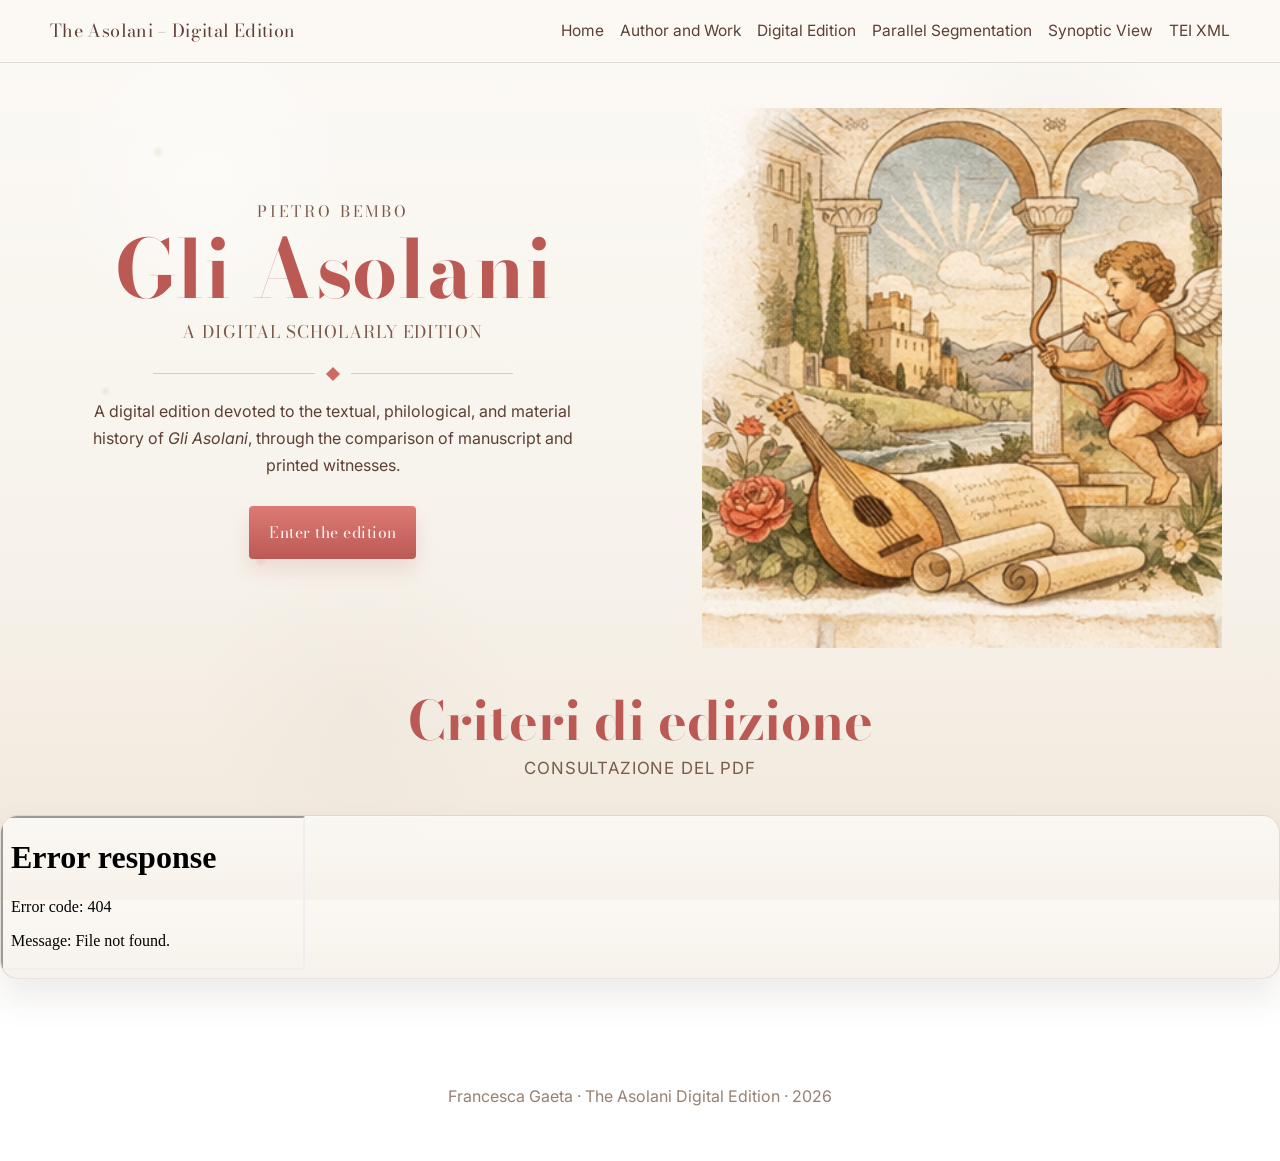
==== index.html @ 29a27321 "Update index.html" ====
<!doctype html>
<html lang="en">
<head>
  <meta charset="utf-8">
  <meta name="viewport" content="width=device-width, initial-scale=1">
  <title>The Asolani – Digital Scholarly Edition</title>

  <link rel="preconnect" href="https://fonts.googleapis.com">
  <link rel="preconnect" href="https://fonts.gstatic.com" crossorigin>
  <link href="https://fonts.googleapis.com/css2?family=Bodoni+Moda:opsz,wght@6..96,400;6..96,500;6..96,600;6..96,700&family=Inter:wght@400;500;600&display=swap" rel="stylesheet">

  <link rel="stylesheet" href="style.css">
</head>
<body>

<header>
  <div class="navbar">
    <a class="site-title" href="index.html">The Asolani – Digital Edition</a>

    <nav>
      <ul>
        <li><a href="index.html">Home</a></li>
        <li><a href="author-work.html">Author and Work</a></li>
        <li><a href="digital-edition.html">Digital Edition</a></li>
        <li><a href="parallel-segmentation.html">Parallel Segmentation</a></li>
        <li><a href="synoptic.html">Synoptic View</a></li>
        <li><a href="tei/asolani.xml">TEI XML</a></li>
      </ul>
    </nav>
  </div>
</header>

<main class="home-page">

  <section class="hero-home">
    <div class="ambient-layer" aria-hidden="true">
      <span class="mote mote-1"></span>
      <span class="mote mote-2"></span>
      <span class="mote mote-3"></span>
      <span class="mote mote-4"></span>
      <span class="mote mote-5"></span>
      <span class="mote mote-6"></span>
    </div>

    <div class="hero-home-grid">
      <div class="hero-home-copy reveal reveal-1">
        <p class="hero-home-kicker">Pietro Bembo</p>
        <h1>Gli Asolani</h1>
        <p class="hero-home-subtitle">A Digital Scholarly Edition</p>

        <div class="ornament" aria-hidden="true">
          <span></span>
          <span class="diamond"></span>
          <span></span>
        </div>

        <p class="hero-home-text">
          A digital edition devoted to the textual, philological, and material history of
          <em>Gli Asolani</em>, through the comparison of manuscript and printed witnesses.
        </p>

        <div class="hero-home-actions">
          <a class="enter-button" href="author-work.html">Enter the edition</a>
        </div>
      </div>

      <div class="hero-home-visual reveal reveal-2">
        <div class="hero-illustration">
          <img src="assets/images/hero_asolani_bucolic.png" alt="Renaissance-style illustration inspired by Gli Asolani">
        </div>
      </div>
    </div>
  </section>

  <section class="edition-criteria-section reveal reveal-2">
  <h2 class="section-title centered-title">Criteri di edizione</h2>
  <p class="section-subtitle">Consultazione del PDF</p>

  <div class="edition-criteria-viewer">
    <iframe
      src="foto/criteri.pdf"
      title="Criteri di edizione PDF"
      class="edition-criteria-frame">
    </iframe>
  </div>
</section>

</main>

<footer>
  <p>Francesca Gaeta · The Asolani Digital Edition · 2026</p>
</footer>

</body>
</html>
---- style.css ----
:root {
  --bg-1: #fcfaf6;
  --bg-2: #f7f3ec;
  --bg-3: #f1e8db;

  --ink: #5c4035;
  --ink-soft: #7a5a4b;
  --muted: #978072;

  --accent: #dd7a73;
  --accent-strong: #cf6a63;
  --accent-dark: #bb5955;
  --accent-brown: #8b6148;

  --paper-light: #f7efdf;
  --paper-mid: #ead8ba;
  --paper-dark: #d6bea0;

  --line: rgba(98, 73, 56, 0.18);
  --shadow-soft: 0 10px 24px rgba(72, 51, 36, 0.08);
  --shadow-antique: 0 8px 22px rgba(84, 52, 40, 0.14),
                    inset 0 1px 0 rgba(255,255,255,0.18),
                    inset 0 -1px 0 rgba(90,50,40,0.08);

  --maxw: 1220px;
}

* {
  box-sizing: border-box;
}

html {
  scroll-behavior: smooth;
}

body {
  margin: 0;
  font-family: "Inter", sans-serif;
  color: var(--ink);
  line-height: 1.7;
  overflow-x: hidden;
  background:
    radial-gradient(circle at 16% 20%, rgba(255,255,255,0.45), transparent 12%),
    radial-gradient(circle at 82% 16%, rgba(130, 98, 72, 0.04), transparent 10%),
    radial-gradient(circle at 28% 78%, rgba(120, 90, 66, 0.03), transparent 14%),
    linear-gradient(180deg, var(--bg-1) 0%, var(--bg-2) 58%, var(--bg-3) 100%);
  background-attachment: fixed;
}

h1, h2, h3, h4,
.site-title,
.hero-home-kicker,
.hero-home-subtitle,
.enter-button,
.home-card-kicker,
.section-title,
.panel-tag,
.generic-hero h1,
.macro-banner h2 {
  font-family: "Bodoni Moda", Georgia, serif;
}

img {
  max-width: 100%;
  display: block;
}

a {
  color: var(--accent-strong);
  transition: 0.25s ease;
}

a:hover {
  color: var(--accent-dark);
}

/* animations */
.reveal {
  opacity: 0;
  transform: translateY(30px);
  animation: revealUp 0.9s ease forwards;
}

.reveal-1 { animation-delay: 0.1s; }
.reveal-2 { animation-delay: 0.25s; }
.reveal-3 { animation-delay: 0.4s; }

@keyframes revealUp {
  to {
    opacity: 1;
    transform: translateY(0);
  }
}

@keyframes floatMote {
  0%   { transform: translateY(0) translateX(0); opacity: 0.08; }
  50%  { transform: translateY(-14px) translateX(8px); opacity: 0.18; }
  100% { transform: translateY(-28px) translateX(-4px); opacity: 0.06; }
}

@keyframes pulseButton {
  0%, 100% { transform: translateY(0); }
  50% { transform: translateY(-2px); }
}

/* header */
header {
  position: sticky;
  top: 0;
  z-index: 50;
  background: rgba(252, 249, 244, 0.88);
  backdrop-filter: blur(8px);
  border-bottom: 1px solid var(--line);
}

.navbar {
  max-width: var(--maxw);
  margin: 0 auto;
  padding: 1rem 1.25rem;
  display: flex;
  justify-content: space-between;
  align-items: center;
  gap: 1rem;
}

.site-title {
  text-decoration: none;
  color: var(--ink);
  font-size: 1.12rem;
  letter-spacing: 0.02em;
}

nav ul {
  list-style: none;
  display: flex;
  gap: 1rem;
  margin: 0;
  padding: 0;
  flex-wrap: wrap;
}

nav a {
  text-decoration: none;
  color: var(--ink);
  font-size: 0.97rem;
  padding: 0.2rem 0 0.25rem;
  border-bottom: 2px solid transparent;
}

nav a:hover,
nav a.active {
  color: var(--accent-dark);
  border-bottom-color: var(--accent-dark);
}

/* home page */
.home-page {
  max-width: none;
  padding: 0;
}

.hero-home {
  min-height: auto;
  display: flex;
  align-items: center;
  position: relative;
  overflow: hidden;
  padding: 2.8rem 1.5rem 1rem;
}

.ambient-layer {
  position: absolute;
  inset: 0;
  pointer-events: none;
}

.mote {
  position: absolute;
  border-radius: 50%;
  background: rgba(210, 185, 160, 0.22);
  filter: blur(1px);
  animation: floatMote linear infinite;
}

.mote-1 { top: 14%; left: 12%; width: 8px; height: 8px; animation-duration: 12s; }
.mote-2 { top: 26%; left: 80%; width: 11px; height: 11px; animation-duration: 16s; }
.mote-3 { top: 54%; left: 8%; width: 7px; height: 7px; animation-duration: 15s; }
.mote-4 { top: 70%; left: 82%; width: 10px; height: 10px; animation-duration: 18s; }
.mote-5 { top: 82%; left: 20%; width: 9px; height: 9px; animation-duration: 14s; }
.mote-6 { top: 40%; left: 88%; width: 6px; height: 6px; animation-duration: 17s; }

.hero-home-grid {
  max-width: var(--maxw);
  margin: 0 auto;
  width: 100%;
  display: grid;
  grid-template-columns: 1fr 0.95fr;
  gap: 2.4rem;
  align-items: center;
}

.hero-home-copy {
  max-width: 560px;
  text-align: center;
  margin: 0 auto;
}

.hero-home-kicker {
  margin: 0 0 0.4rem;
  color: var(--ink-soft);
  font-size: 0.98rem;
  letter-spacing: 0.18em;
  text-transform: uppercase;
}

.hero-home h1 {
  margin: 0;
  color: var(--accent-dark);
  font-size: clamp(3.8rem, 6.3vw, 5.7rem);
  line-height: 0.95;
  letter-spacing: 0.01em;
}

.hero-home-subtitle {
  margin: 0.7rem 0 0;
  color: var(--ink-soft);
  font-size: 1.08rem;
  letter-spacing: 0.06em;
  text-transform: uppercase;
}

.ornament {
  display: flex;
  align-items: center;
  justify-content: center;
  gap: 0.8rem;
  width: min(360px, 100%);
  margin: 1.3rem auto 1.2rem;
}

.ornament span {
  display: block;
  height: 1px;
  flex: 1;
  background: rgba(111,67,38,0.24);
}

.ornament .diamond {
  width: 10px;
  height: 10px;
  flex: none;
  background: var(--accent-strong);
  transform: rotate(45deg);
}

.hero-home-text {
  max-width: 520px;
  margin: 0 auto;
  font-size: 1rem;
  color: var(--ink);
  text-align: center;
}

.hero-home-actions {
  margin-top: 1.7rem;
  text-align: center;
}

.enter-button {
  display: inline-block;
  text-decoration: none;
  padding: 0.8rem 1.25rem;
  border-radius: 4px;
  font-size: 0.98rem;
  letter-spacing: 0.03em;
  color: #fffaf8;
  background: linear-gradient(180deg, var(--accent) 0%, var(--accent-dark) 100%);
  box-shadow: 0 10px 20px rgba(187, 89, 85, 0.16);
  animation: pulseButton 2.8s ease-in-out infinite;
}

.enter-button:hover {
  transform: translateY(-2px);
}

.hero-home-visual {
  display: flex;
  justify-content: center;
  align-items: center;
}

.hero-illustration {
  width: 100%;
  max-width: 520px;
  display: flex;
  justify-content: center;
  align-items: center;
}

.hero-illustration img {
  width: 100%;
  max-width: 520px;
  height: auto;
  display: block;
  object-fit: contain;
  filter: saturate(0.96) contrast(1.02);
}

/* home cards */
.home-cards {
  max-width: var(--maxw);
  margin: 0 auto;
  padding: 1rem 1.5rem 3.2rem;
  display: grid;
  grid-template-columns: repeat(3, minmax(260px, 1fr));
  gap: 1.2rem;
  align-items: stretch;
}

.home-card {
  position: relative;
  padding: 2.35rem 2.1rem 2.15rem;
  min-height: 250px;
  z-index: 1;
  display: flex;
  flex-direction: column;
  justify-content: flex-start;
}

.home-card::before {
  content: "";
  position: absolute;
  inset: 0;
  background: url("assets/images/pergamena_box_card.png") no-repeat center / 100% 100%;
  z-index: -1;
}

.home-card-kicker {
  margin: 0 0 0.3rem;
  color: var(--ink-soft);
  font-size: 0.95rem;
}

.home-card h3 {
  margin: 0 0 0.85rem;
  color: var(--accent-dark);
  font-size: 1.26rem;
  line-height: 1.14;
  font-style: italic;
}

.home-card p {
  margin: 0;
  color: var(--ink);
  font-size: 0.94rem;
  line-height: 1.52;
}

/* generic pages */
.generic-page {
  max-width: var(--maxw);
  margin: 0 auto;
  padding: 2rem 1.5rem 4rem;
}

.generic-hero {
  text-align: center;
  padding: 2rem 0 2.5rem;
}

.generic-hero h1 {
  margin: 0 0 1rem;
  color: var(--accent-dark);
  font-size: clamp(3rem, 7vw, 4.8rem);
}

.generic-hero p {
  max-width: 820px;
  margin: 0 auto;
}

.section {
  margin-top: 2.5rem;
}

.section h2 {
  color: var(--accent-dark);
  font-size: 2rem;
  margin-bottom: 1rem;
}

.panel {
  background: rgba(255,255,255,0.52);
  border: 1px solid var(--line);
  box-shadow: var(--shadow-soft);
  padding: 1.5rem;
}

.button,
.button-secondary {
  display: inline-block;
  text-decoration: none;
  margin-top: 1rem;
  padding: 0.7rem 1rem;
  border-radius: 4px;
}

.button {
  background: linear-gradient(180deg, var(--accent) 0%, var(--accent-dark) 100%);
  color: #fffaf8;
}

.button-secondary {
  border: 1px solid var(--accent-dark);
  color: var(--accent-dark);
}

/* author and work page */
.texts-ppt-page {
  max-width: none;
  padding: 0 1.5rem 4rem;
}

.texts-title-slide {
  padding: 3rem 0 2rem;
  text-align: center;
}

.texts-title-inner {
  max-width: 900px;
  margin: 0 auto;
}

.texts-title-line {
  width: min(460px, 82%);
  margin: 0 auto 1rem;
  display: flex;
  align-items: center;
  gap: 1rem;
}

.texts-title-line span {
  flex: 1;
  height: 1px;
  background: rgba(111,67,38,0.22);
}

.texts-title-line .dot {
  flex: none;
  width: 8px;
  height: 8px;
  background: var(--accent-strong);
  border-radius: 50%;
}

.texts-title-slide h1 {
  margin: 0;
  color: var(--accent-dark);
  font-size: clamp(3.8rem, 8vw, 5.6rem);
  line-height: 0.95;
}

.section-title {
  margin: 0 0 1rem;
  color: var(--accent-dark);
  font-size: clamp(2.2rem, 4.2vw, 3.5rem);
  line-height: 0.96;
}

.centered-title {
  text-align: center;
}

.section-subtitle {
  text-align: center;
  margin: -0.6rem 0 2rem;
  color: var(--ink-soft);
  font-size: 1.05rem;
  letter-spacing: 0.05em;
  text-transform: uppercase;
}

/* banners using banner.png */
.macro-banner {
  max-width: 1100px;
  margin: 2.2rem auto 2.4rem;
  padding: 0 1rem;
}

.macro-banner-inner {
  min-height: 180px; /* aumenta altezza */
  display: flex;
  flex-direction: column;
  justify-content: center;
  align-items: center;

  background: url("assets/images/banner.png") center center / cover no-repeat;

  text-align: center;
  padding: 2rem 2rem; /* più aria interna */
}

.macro-banner-mini {
  display: block;
  margin-bottom: 0.15rem;
  font-size: 0.82rem;
  letter-spacing: 0.18em;
  text-transform: uppercase;
  color: var(--ink-soft);
}

.macro-banner h2 {
  margin: 0;
  font-size: clamp(2rem, 4vw, 3rem);
  color: var(--accent-dark);
}

/* clean content panels */
.aw-panel {
  background: rgba(255, 252, 247, 0.88);
  border: 1px solid rgba(130, 98, 72, 0.14);
  box-shadow: 0 10px 28px rgba(72, 51, 36, 0.06);
  border-radius: 14px;
  padding: 2rem 2rem 1.8rem;
}

.aw-panel p,
.aw-panel li {
  font-size: 0.98rem;
  line-height: 1.62;
  margin: 0;
}

.aw-panel p + p {
  margin-top: 1rem;
}

.aw-panel ul {
  margin: 0;
  padding-left: 1.2rem;
}

.aw-panel li + li {
  margin-top: 0.5rem;
}

.panel-tag {
  display: inline-block;
  margin-bottom: 0.9rem;
  padding: 0.36rem 0.85rem;
  background: rgba(207,106,99,0.10);
  border: 1px solid rgba(207,106,99,0.22);
  color: var(--accent-dark);
  font-size: 0.82rem;
  letter-spacing: 0.05em;
  text-transform: uppercase;
  border-radius: 999px;
}

/* author */
.author-layout {
  display: grid;
  grid-template-columns: 320px 1fr;
  gap: 2rem;
  align-items: start;
  max-width: 1280px;
  margin: 0.5rem auto 0;
  padding: 2rem 0 4rem;
}

.author-figure img {
  width: 100%;
  border: 10px solid #e6d6bf;
  box-shadow: 0 12px 30px rgba(70,45,20,0.12);
  border-radius: 6px;
}

.author-figure figcaption {
  margin-top: 0.9rem;
  font-size: 0.95rem;
  text-align: center;
  color: var(--ink-soft);
}

/* timeline */
.timeline-block {
  display: grid;
  grid-template-columns: 1fr;
  gap: 0;
  max-width: 1240px;
  margin: 0 auto;
  padding: 0.2rem 0 3.2rem;
}

.timeline-main {
  min-width: 0;
}

.timeline-readable {
  margin-top: 1.4rem;
  position: relative;
}

.timeline-axis {
  position: absolute;
  left: 10%;
  right: 10%;
  top: 50%;
  height: 2px;
  background: linear-gradient(90deg, rgba(187,89,85,0.42), rgba(139,97,72,0.42));
  transform: translateY(-50%);
}

.timeline-row {
  position: relative;
  height: 250px;
}

.timeline-row.top-row {
  margin-bottom: 8px;
}

.timeline-row.bottom-row {
  margin-top: 8px;
}

.timeline-card {
  position: absolute;
  width: 170px;
  text-align: center;
}

.timeline-bubble {
  width: 170px;
  min-height: 170px;
  margin: 0 auto;
  padding: 0;
  border-radius: 50%;
  background: linear-gradient(180deg, #f7efdf 0%, #ead8ba 100%);
  border: 2px solid rgba(139, 97, 72, 0.26);
  box-shadow: 0 8px 14px rgba(70,45,20,0.07);
  color: var(--accent-brown);
  display: flex;
  align-items: center;
  justify-content: center;
  text-align: center;
}

.timeline-bubble-text {
  width: 74%;
  margin: 0 auto;
  font-size: 0.72rem;
  line-height: 1.2;
  text-align: center;
  word-break: normal;
  overflow-wrap: normal;
  hyphens: none;
}

.timeline-bubble-text em {
  white-space: nowrap;
}

.timeline-stem {
  width: 3px;
  height: 32px;
  background: rgba(139, 97, 72, 0.5);
  margin: 0 auto;
  position: relative;
}

.timeline-stem::before,
.timeline-stem::after {
  content: "";
  position: absolute;
  left: 50%;
  transform: translateX(-50%);
  width: 8px;
  height: 8px;
  border-radius: 50%;
  background: var(--accent-dark);
}

.timeline-stem::before { top: -4px; }
.timeline-stem::after { bottom: -4px; }

.timeline-year-tag {
  display: inline-block;
  background: linear-gradient(180deg, var(--accent) 0%, var(--accent-dark) 100%);
  color: #fff9f5;
  padding: 0.28rem 0.65rem;
  font-family: "Bodoni Moda", Georgia, serif;
  font-size: 0.82rem;
  letter-spacing: 0.02em;
  border-radius: 999px;
}

.pos-1 { left: 2%; }
.pos-2 { left: 18%; }
.pos-3 { left: 34%; }
.pos-4 { left: 50%; }
.pos-5 { left: 66%; }
.pos-6 { left: 82%; }

/* parallel segmentation / evt */
.parallel-page {
  max-width: none;
  padding: 0 1.5rem 4rem;
}

.evt-intro {
  max-width: 1100px;
  margin: 0 auto 2rem;
}

.evt-shell {
  max-width: 1320px;
  margin: 0 auto;
  border-radius: 18px;
  overflow: hidden;
  background:
    linear-gradient(180deg, rgba(255,255,255,0.62), rgba(245,239,230,0.82));
  border: 1px solid rgba(120, 88, 66, 0.16);
  box-shadow:
    0 18px 36px rgba(78, 54, 40, 0.10),
    inset 0 1px 0 rgba(255,255,255,0.35);
}

.evt-shell-topbar {
  display: flex;
  justify-content: space-between;
  align-items: center;
  gap: 1rem;
  padding: 0.95rem 1.2rem;
  background: linear-gradient(180deg, rgba(221,122,115,0.92), rgba(187,89,85,0.95));
  color: #fff8f5;
}

.evt-shell-label {
  font-family: "Bodoni Moda", Georgia, serif;
  font-size: 1rem;
  letter-spacing: 0.05em;
}

.evt-open-link {
  color: #fffaf7;
  text-decoration: none;
  font-size: 0.92rem;
  border-bottom: 1px solid rgba(255,255,255,0.45);
}

.evt-open-link:hover {
  color: #fff;
  border-bottom-color: rgba(255,255,255,0.8);
}

.evt-frame-wrap {
  padding: 0.9rem;
  background:
    linear-gradient(180deg, rgba(252,250,246,0.82), rgba(243,236,226,0.92));
}

.evt-frame {
  width: 100%;
  min-height: 82vh;
  border: 0;
  border-radius: 12px;
  background: #fff;
  box-shadow: inset 0 0 0 1px rgba(98, 73, 56, 0.08);
}

/* work */
.work-layout {
  display: grid;
  grid-template-columns: 1fr 360px 1fr;
  gap: 2rem;
  align-items: center;
  max-width: 1360px;
  margin: 0.5rem auto 0;
  padding: 4rem 0;
}

.work-center {
  text-align: center;
}

.work-title {
  margin-bottom: 1.4rem;
}

.oval-image {
  padding: 0.9rem;
  background: rgba(255,255,255,0.42);
  border-radius: 50%;
  box-shadow: 0 10px 24px rgba(70,45,20,0.10);
}

.oval-image img {
  width: 100%;
  aspect-ratio: 1 / 1;
  object-fit: cover;
  border-radius: 50%;
}

/* dilemmi */
.dilemmi-intro {
  max-width: 1100px;
  margin: 0 auto 2rem;
}

.dilemmi-criteria-image {
  max-width: 1100px;
  margin: 0 auto 2.5rem;
}

.dilemmi-criteria-figure {
  margin: 0;
}

.dilemmi-criteria-figure img {
  width: 100%;
  display: block;
  border-radius: 10px;
  box-shadow: 0 12px 28px rgba(60, 40, 20, 0.12);
  border: 8px solid rgba(255, 255, 255, 0.55);
}

.dilemmi-choices {
  max-width: 1280px;
  margin: 0 auto 3rem;
}

.dilemmi-choices-grid {
  display: grid;
  grid-template-columns: 260px 1fr;
  gap: 2rem;
  align-items: start;
}

.dilemmi-choices-figure {
  margin: 0;
}

.dilemmi-choices-figure--cover {
  align-self: start;
}

.dilemmi-choices-figure--criteria {
  grid-column: 2;
}

.dilemmi-choices-figure--cover img {
  width: 100%;
  max-width: 220px;
  margin: 0 auto;
  display: block;
  background: transparent;
  border: none;
  border-radius: 0;
  box-shadow: none;
  object-fit: contain;
}

.dilemmi-choices-figure--criteria img {
  width: 100%;
  display: block;
  border-radius: 10px;
  box-shadow: 0 12px 28px rgba(60, 40, 20, 0.12);
  border: 8px solid rgba(255, 255, 255, 0.55);
}

.dilemmi-choices-text {
  grid-column: 2;
}

/* witness gallery */
.witness-gallery {
  max-width: 1200px;
  margin: 0 auto;
  padding-bottom: 2rem;
}

.witness-gallery-grid {
  display: grid;
  grid-template-columns: repeat(3, 1fr);
  gap: 1.5rem;
  margin-top: 1.5rem;
}

.witness-card {
  margin: 0;
  text-align: center;
}

.witness-card {
  margin: 0;
  text-align: center;
  display: flex;
  flex-direction: column;
  align-items: center;
}

.witness-card img {
  width: 220px;
  height: 320px;
  object-fit: contain;
  display: block;
  margin: 0 auto;
  background: transparent;
  border: none;
  box-shadow: none;
}


.witness-card figcaption {
  margin-top: 0.8rem;
  color: var(--accent-brown);
  font-size: 0.96rem;
}
/* editions analysed by Dilemmi */

.books-section {
  max-width: 1200px;
  margin: 0 auto;
  padding: 2rem 0 4rem;
}

.book-showcase--three {
  display: grid;
  grid-template-columns: repeat(3, minmax(220px, 1fr));
  gap: 2rem;
  align-items: start;
  justify-items: center;
}

.book-card {
  text-align: center;
  width: 100%;
  max-width: 260px;
}

.book-image {
  width: 100%;
  height: 460px;   /* 👈 aumenta qui */
  object-fit: contain;
  display: block;
  margin: 0 auto 1rem;
  background: transparent;
  border: none;
  box-shadow: none;
}

.book-caption {
  max-width: 240px;
  margin: 0 auto;
}

.book-caption h3 {
  margin: 0 0 0.35rem;
  color: var(--accent-dark);
  font-size: 1.15rem;
}

.book-caption p {
  margin: 0;
  font-size: 0.94rem;
  line-height: 1.5;
  color: var(--ink);
}

/* criteri di edizione - two page pdf viewer */
.edition-criteria-section {
  max-width: 1280px;
  margin: 0 auto;
  padding: 2rem 0 4rem;
}

.edition-criteria-viewer {
  border-radius: 18px;
  overflow: hidden;
  background:
    linear-gradient(180deg, rgba(255,255,255,0.62), rgba(245,239,230,0.82));
  border: 1px solid rgba(120, 88, 66, 0.16);
  box-shadow:
    0 18px 36px rgba(78, 54, 40, 0.10),
    inset 0 1px 0 rgba(255,255,255,0.35);
}

.edition-criteria-topbar {
  display: flex;
  justify-content: space-between;
  align-items: center;
  gap: 1rem;
  padding: 0.95rem 1.2rem;
  background: linear-gradient(180deg, rgba(221,122,115,0.92), rgba(187,89,85,0.95));
  color: #fff8f5;
  flex-wrap: wrap;
}

.edition-criteria-label {
  font-family: "Bodoni Moda", Georgia, serif;
  font-size: 1rem;
  letter-spacing: 0.04em;
}

.edition-criteria-controls {
  display: flex;
  align-items: center;
  gap: 0.8rem;
}

.edition-criteria-controls button {
  border: none;
  background: rgba(255,255,255,0.16);
  color: #fffaf7;
  padding: 0.55rem 0.9rem;
  border-radius: 999px;
  cursor: pointer;
  font: inherit;
  transition: 0.25s ease;
}

.edition-criteria-controls button:hover {
  background: rgba(255,255,255,0.26);
}

.edition-criteria-controls button:disabled {
  opacity: 0.45;
  cursor: not-allowed;
}

#pageIndicator {
  font-size: 0.95rem;
  color: #fffaf7;
}

.edition-criteria-frame-wrap {
  padding: 1.25rem;
  background:
    linear-gradient(180deg, rgba(252,250,246,0.82), rgba(243,236,226,0.92));
}

.pdf-spread {
  display: grid;
  grid-template-columns: 1fr 1fr;
  gap: 1.2rem;
  align-items: start;
}

.pdf-page {
  width: 100%;
  height: auto;
  display: block;
  background: #fffdf9;
  border-radius: 10px;
  box-shadow:
    0 8px 24px rgba(72, 51, 36, 0.10),
    inset 0 0 0 1px rgba(98, 73, 56, 0.08);
}

@media (max-width: 900px) {
  .pdf-spread {
    grid-template-columns: 1fr;
  }

  #pageRight {
    display: none;
  }

  .edition-criteria-topbar {
    flex-direction: column;
    align-items: flex-start;
  }
}

/* footer */
footer {
  max-width: var(--maxw);
  margin: 0 auto;
  padding: 1.5rem 1.25rem 2.2rem;
  text-align: center;
  color: var(--muted);
}

/* responsive */
@media (max-width: 1280px) {
  .timeline-readable {
    min-height: auto;
  }

  .timeline-axis {
    display: none;
  }

  .timeline-row {
    height: auto;
    display: grid;
    grid-template-columns: repeat(2, 1fr);
    gap: 1.2rem;
    margin: 0;
  }

  .timeline-card {
    position: static;
    width: 100%;
  }

  .timeline-bubble {
    width: 100%;
    max-width: 320px;
    min-height: 220px;
  }

  .timeline-bubble-text {
    width: 76%;
    font-size: 0.92rem;
  }

  .timeline-stem {
    display: none;
  }

  .timeline-row.bottom-row,
  .timeline-row.top-row {
    margin: 0;
  }

  .timeline-row.bottom-row {
    margin-top: 1.2rem;
  }
}

@media (max-width: 1200px) {
  .work-layout {
    grid-template-columns: 1fr;
  }
}

@media (max-width: 1100px) {
  .home-cards {
    grid-template-columns: 1fr;
  }

  .author-layout,
  .dilemmi-choices-grid,
  .witness-gallery-grid {
    grid-template-columns: 1fr;
  }
}

@media (max-width: 900px) {
  .book-showcase--three {
    grid-template-columns: 1fr;
  }

  .book-image {
    height: 300px;
    max-width: 220px;
  }
}

@media (max-width: 980px) {
  .hero-home-grid {
    grid-template-columns: 1fr;
    gap: 2rem;
    text-align: center;
  }

  .hero-home-copy {
    text-align: center;
    max-width: 720px;
    margin: 0 auto;
  }

  .ornament {
    justify-content: center;
    margin-left: auto;
    margin-right: auto;
  }

  .hero-home-text {
    margin-left: auto;
    margin-right: auto;
  }

  .hero-home-visual {
    margin-top: 0.5rem;
  }

  .hero-illustration {
    max-width: 460px;
  }
}

@media (max-width: 760px) {
  .texts-ppt-page,
  .work-layout,
  .author-layout,
  .timeline-block,
  .generic-page,
  .dilemmi-intro,
  .dilemmi-choices,
  .witness-gallery,
  .parallel-page {
    padding-left: 1rem;
    padding-right: 1rem;
  }

  .timeline-row {
    grid-template-columns: 1fr;
  }

  .timeline-bubble {
    max-width: 100%;
    min-height: 220px;
  }

  .author-layout,
  .dilemmi-choices-grid,
  .witness-gallery-grid {
    gap: 1.5rem;
  }

  .evt-shell-topbar {
    flex-direction: column;
    align-items: flex-start;
  }

  .evt-frame {
    min-height: 72vh;
  }
}

@media (max-width: 700px) {
  .hero-home {
    padding: 2rem 1rem 1rem;
  }

  .hero-home h1 {
    font-size: clamp(3.3rem, 15vw, 5.2rem);
  }

  .hero-home-subtitle {
    font-size: 1rem;
    letter-spacing: 0.05em;
  }

  .home-cards {
    padding-left: 1rem;
    padding-right: 1rem;
  }

  .home-card {
    padding: 2.3rem 1.9rem;
    min-height: 280px;
  }

  .home-card h3 {
    font-size: 1.28rem;
  }

  .navbar {
    flex-direction: column;
    align-items: flex-start;
  }
}
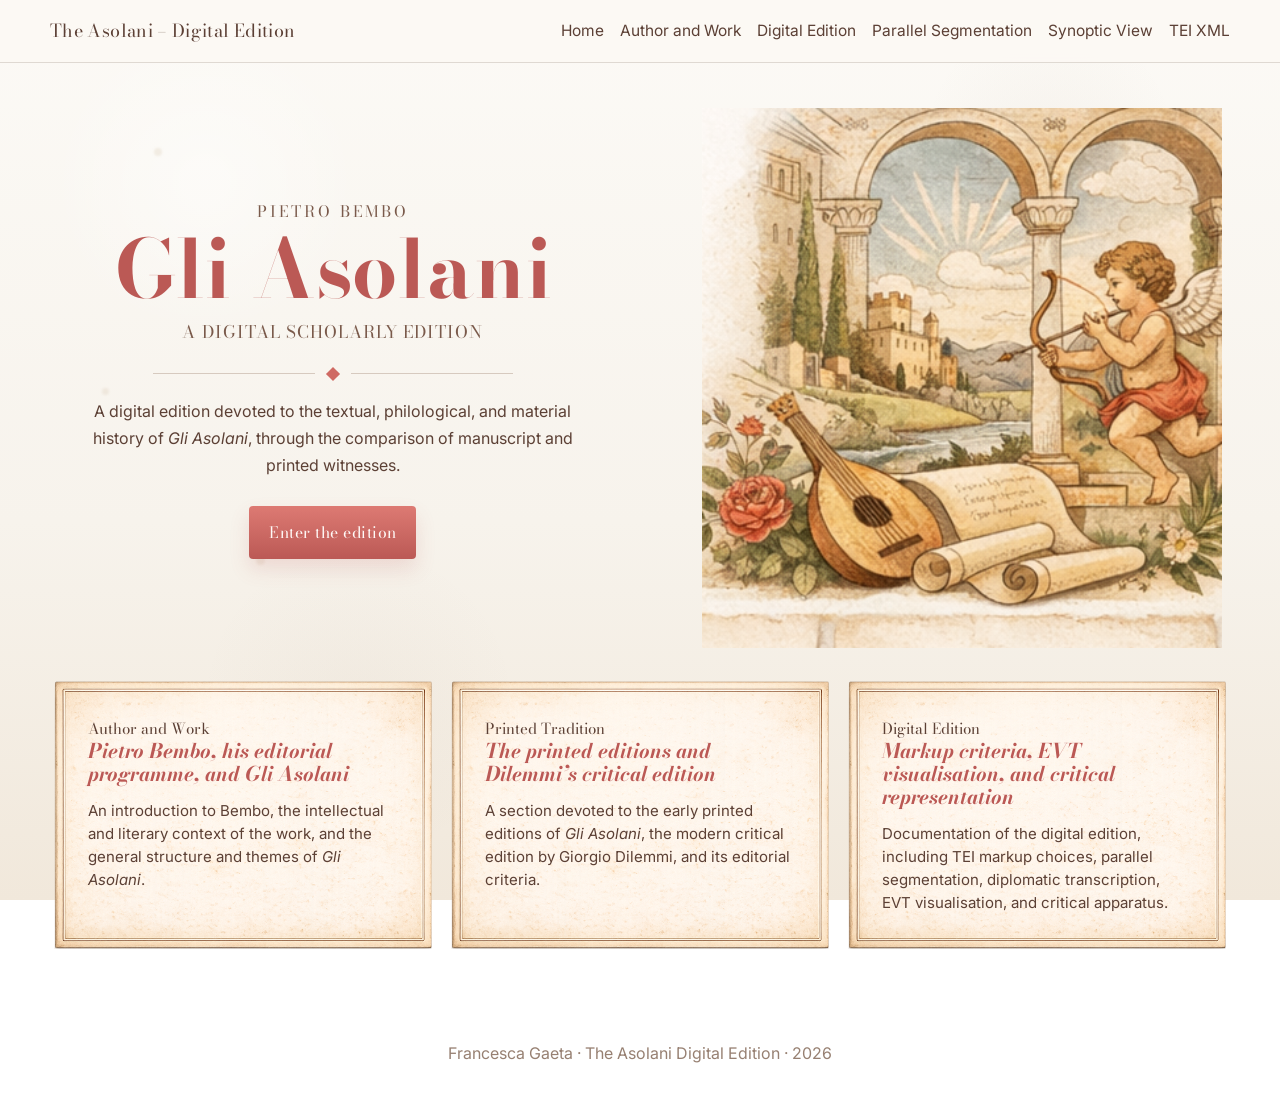
==== commit c67bd3f8: "Update index.html" ====
--- a/index.html
+++ b/index.html
@@ -72,18 +72,34 @@
     </div>
   </section>
 
-  <section class="edition-criteria-section reveal reveal-2">
-  <h2 class="section-title centered-title">Criteri di edizione</h2>
-  <p class="section-subtitle">Consultazione del PDF</p>
+    <section class="home-cards">
+    <article class="home-card reveal reveal-1">
+      <p class="home-card-kicker">Author and Work</p>
+      <h3>Pietro Bembo, his editorial programme, and <em>Gli Asolani</em></h3>
+      <p>
+        An introduction to Bembo, the intellectual and literary context of the work,
+        and the general structure and themes of <em>Gli Asolani</em>.
+      </p>
+    </article>
 
-  <div class="edition-criteria-viewer">
-    <iframe
-      src="foto/criteri.pdf"
-      title="Criteri di edizione PDF"
-      class="edition-criteria-frame">
-    </iframe>
-  </div>
-</section>
+    <article class="home-card reveal reveal-2">
+      <p class="home-card-kicker">Printed Tradition</p>
+      <h3>The printed editions and Dilemmi’s critical edition</h3>
+      <p>
+        A section devoted to the early printed editions of <em>Gli Asolani</em>,
+        the modern critical edition by Giorgio Dilemmi, and its editorial criteria.
+      </p>
+    </article>
+
+    <article class="home-card reveal reveal-3">
+      <p class="home-card-kicker">Digital Edition</p>
+      <h3>Markup criteria, EVT visualisation, and critical representation</h3>
+      <p>
+        Documentation of the digital edition, including TEI markup choices,
+        parallel segmentation, diplomatic transcription, EVT visualisation, and critical apparatus.
+      </p>
+    </article>
+  </section>
 
 </main>
 
--- a/style.css
+++ b/style.css
@@ -978,99 +978,17 @@
 .edition-criteria-viewer {
   border-radius: 18px;
   overflow: hidden;
-  background:
-    linear-gradient(180deg, rgba(255,255,255,0.62), rgba(245,239,230,0.82));
   border: 1px solid rgba(120, 88, 66, 0.16);
-  box-shadow:
-    0 18px 36px rgba(78, 54, 40, 0.10),
-    inset 0 1px 0 rgba(255,255,255,0.35);
-}
-
-.edition-criteria-topbar {
-  display: flex;
-  justify-content: space-between;
-  align-items: center;
-  gap: 1rem;
-  padding: 0.95rem 1.2rem;
-  background: linear-gradient(180deg, rgba(221,122,115,0.92), rgba(187,89,85,0.95));
-  color: #fff8f5;
-  flex-wrap: wrap;
-}
-
-.edition-criteria-label {
-  font-family: "Bodoni Moda", Georgia, serif;
-  font-size: 1rem;
-  letter-spacing: 0.04em;
-}
-
-.edition-criteria-controls {
-  display: flex;
-  align-items: center;
-  gap: 0.8rem;
-}
-
-.edition-criteria-controls button {
+  background: rgba(255,255,255,0.72);
+  box-shadow: 0 18px 36px rgba(78, 54, 40, 0.10);
+}
+
+.edition-criteria-frame {
+  width: 100%;
+  height: 85vh;
+  min-height: 700px;
   border: none;
-  background: rgba(255,255,255,0.16);
-  color: #fffaf7;
-  padding: 0.55rem 0.9rem;
-  border-radius: 999px;
-  cursor: pointer;
-  font: inherit;
-  transition: 0.25s ease;
-}
-
-.edition-criteria-controls button:hover {
-  background: rgba(255,255,255,0.26);
-}
-
-.edition-criteria-controls button:disabled {
-  opacity: 0.45;
-  cursor: not-allowed;
-}
-
-#pageIndicator {
-  font-size: 0.95rem;
-  color: #fffaf7;
-}
-
-.edition-criteria-frame-wrap {
-  padding: 1.25rem;
-  background:
-    linear-gradient(180deg, rgba(252,250,246,0.82), rgba(243,236,226,0.92));
-}
-
-.pdf-spread {
-  display: grid;
-  grid-template-columns: 1fr 1fr;
-  gap: 1.2rem;
-  align-items: start;
-}
-
-.pdf-page {
-  width: 100%;
-  height: auto;
   display: block;
-  background: #fffdf9;
-  border-radius: 10px;
-  box-shadow:
-    0 8px 24px rgba(72, 51, 36, 0.10),
-    inset 0 0 0 1px rgba(98, 73, 56, 0.08);
-}
-
-@media (max-width: 900px) {
-  .pdf-spread {
-    grid-template-columns: 1fr;
-  }
-
-  #pageRight {
-    display: none;
-  }
-
-  .edition-criteria-topbar {
-    flex-direction: column;
-    align-items: flex-start;
-  }
 }
 
 /* footer */
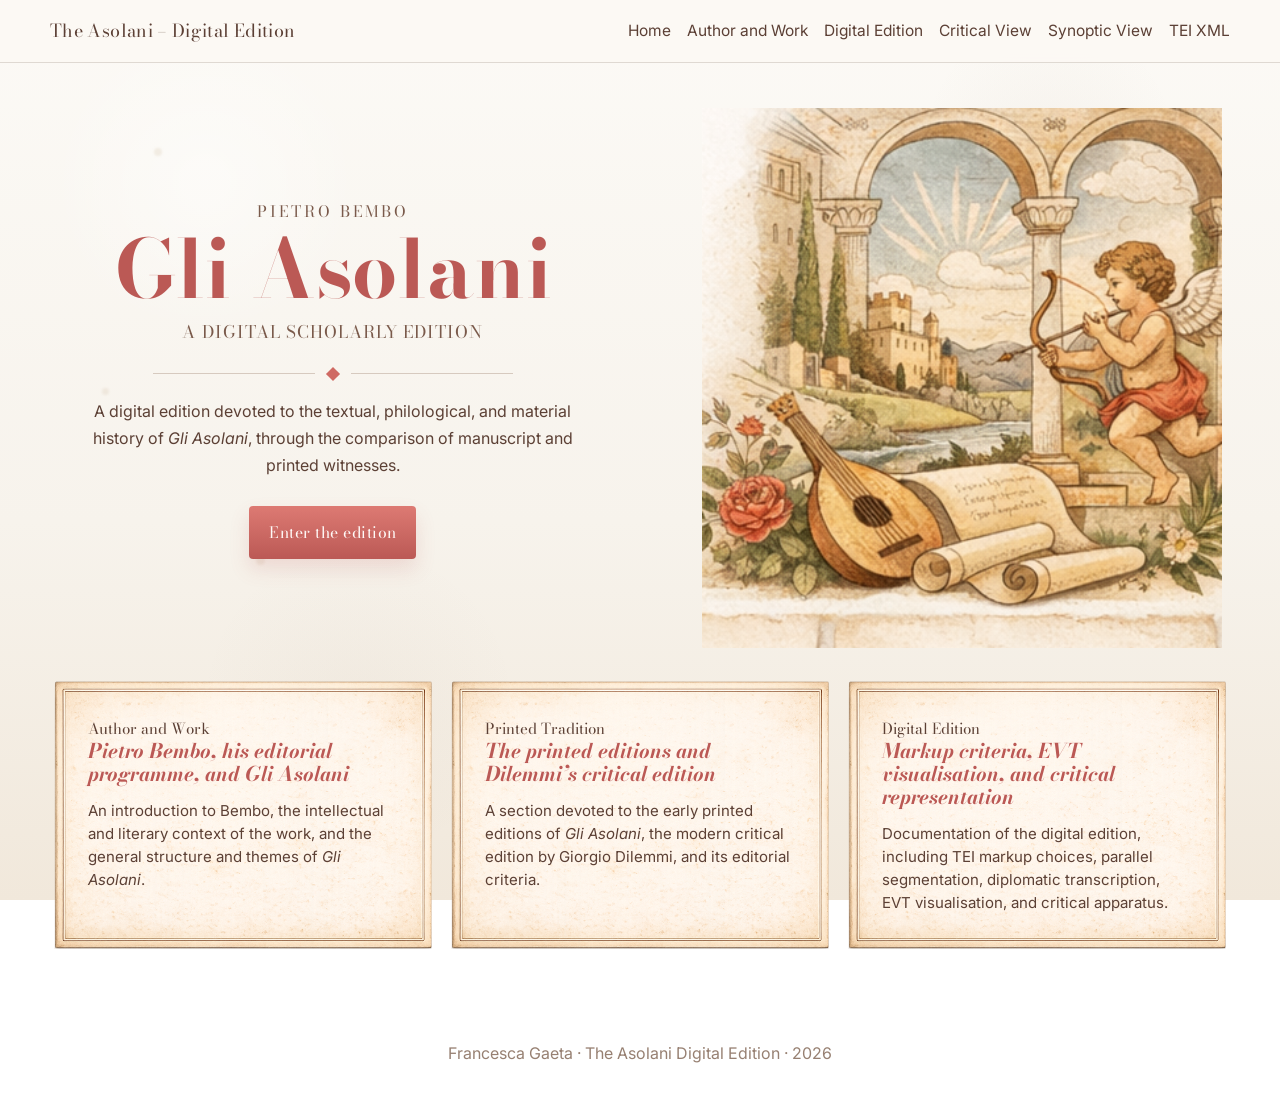
==== commit f248c410: "Update index.html" ====
--- a/index.html
+++ b/index.html
@@ -22,7 +22,7 @@
         <li><a href="index.html">Home</a></li>
         <li><a href="author-work.html">Author and Work</a></li>
         <li><a href="digital-edition.html">Digital Edition</a></li>
-        <li><a href="parallel-segmentation.html">Parallel Segmentation</a></li>
+        <li><a href="parallel-segmentation.html">Critical View</a></li>
         <li><a href="synoptic.html">Synoptic View</a></li>
         <li><a href="tei/asolani.xml">TEI XML</a></li>
       </ul>
--- a/style.css
+++ b/style.css
@@ -481,38 +481,56 @@
 }
 
 /* banners using banner.png */
+
 .macro-banner {
-  max-width: 1100px;
-  margin: 2.2rem auto 2.4rem;
-  padding: 0 1rem;
+  width: 100%;
+  margin: 2.4rem 0 2.6rem;
+  padding: 0;
 }
 
 .macro-banner-inner {
-  min-height: 180px; /* aumenta altezza */
+  width: 100%;
+  min-height: 100px;
   display: flex;
   flex-direction: column;
   justify-content: center;
   align-items: center;
-
-  background: url("assets/images/banner.png") center center / cover no-repeat;
-
-  text-align: center;
-  padding: 2rem 2rem; /* più aria interna */
+  text-align: center;
+
+  padding: 1.2rem 2rem;
+  border-radius: 0;
+
+  background: linear-gradient(180deg, #e9958d 0%, #d8746c 100%);
+  box-shadow: 0 12px 28px rgba(120, 60, 52, 0.14);
+  position: relative;
+  overflow: hidden;
+}
+
+.macro-banner-inner::after {
+  content: "";
+  position: absolute;
+  inset: 12px;
+  border: 1px solid rgba(255, 255, 255, 0.24);
+  pointer-events: none;
 }
 
 .macro-banner-mini {
   display: block;
-  margin-bottom: 0.15rem;
-  font-size: 0.82rem;
+  margin-bottom: 0.4rem;
+  font-size: 0.78rem;
   letter-spacing: 0.18em;
   text-transform: uppercase;
-  color: var(--ink-soft);
+  color: rgba(255, 248, 245, 0.78);
+  position: relative;
+  z-index: 1;
 }
 
 .macro-banner h2 {
   margin: 0;
-  font-size: clamp(2rem, 4vw, 3rem);
-  color: var(--accent-dark);
+  font-size: clamp(2.1rem, 4.5vw, 3.4rem);
+  color: #fffaf8;
+  position: relative;
+  z-index: 1;
 }
 
 /* clean content panels */
@@ -851,7 +869,7 @@
 
 .dilemmi-choices-figure--cover img {
   width: 100%;
-  max-width: 220px;
+  max-width: 350px;
   margin: 0 auto;
   display: block;
   background: transparent;
@@ -863,7 +881,9 @@
 
 .dilemmi-choices-figure--criteria img {
   width: 100%;
+  max-width: 900px;
   display: block;
+  margin: 0 auto;
   border-radius: 10px;
   box-shadow: 0 12px 28px rgba(60, 40, 20, 0.12);
   border: 8px solid rgba(255, 255, 255, 0.55);
@@ -917,8 +937,8 @@
   color: var(--accent-brown);
   font-size: 0.96rem;
 }
+
 /* editions analysed by Dilemmi */
-
 .books-section {
   max-width: 1200px;
   margin: 0 auto;
@@ -927,21 +947,24 @@
 
 .book-showcase--three {
   display: grid;
-  grid-template-columns: repeat(3, minmax(220px, 1fr));
+  grid-template-columns: repeat(3, 1fr);
   gap: 2rem;
   align-items: start;
   justify-items: center;
 }
 
 .book-card {
-  text-align: center;
-  width: 100%;
-  max-width: 260px;
+  width: 100%;
+  max-width: 240px;
+  text-align: center;
+  display: flex;
+  flex-direction: column;
+  align-items: center;
 }
 
 .book-image {
-  width: 100%;
-  height: 460px;   /* 👈 aumenta qui */
+  width: 220px;
+  height: 320px;
   object-fit: contain;
   display: block;
   margin: 0 auto 1rem;
@@ -950,8 +973,13 @@
   box-shadow: none;
 }
 
+.book-image-q {
+  transform: scale(1);
+  transform-origin: center;
+}
+
 .book-caption {
-  max-width: 240px;
+  max-width: 220px;
   margin: 0 auto;
 }
 
@@ -968,7 +996,8 @@
   color: var(--ink);
 }
 
-/* criteri di edizione - two page pdf viewer */
+
+/* criteri di edizione pdf viewer */
 .edition-criteria-section {
   max-width: 1280px;
   margin: 0 auto;
@@ -978,17 +1007,323 @@
 .edition-criteria-viewer {
   border-radius: 18px;
   overflow: hidden;
+  background:
+    linear-gradient(180deg, rgba(255,255,255,0.62), rgba(245,239,230,0.82));
   border: 1px solid rgba(120, 88, 66, 0.16);
-  background: rgba(255,255,255,0.72);
-  box-shadow: 0 18px 36px rgba(78, 54, 40, 0.10);
+  box-shadow:
+    0 18px 36px rgba(78, 54, 40, 0.10),
+    inset 0 1px 0 rgba(255,255,255,0.35);
+}
+
+.edition-criteria-topbar {
+  display: flex;
+  justify-content: space-between;
+  align-items: center;
+  gap: 1rem;
+  padding: 0.95rem 1.2rem;
+  background: linear-gradient(180deg, rgba(221,122,115,0.92), rgba(187,89,85,0.95));
+  color: #fff8f5;
+}
+
+.edition-criteria-label {
+  font-family: "Bodoni Moda", Georgia, serif;
+  font-size: 1rem;
+  letter-spacing: 0.04em;
+}
+
+.edition-criteria-link {
+  color: #fffaf7;
+  text-decoration: none;
+  font-size: 0.92rem;
+  border-bottom: 1px solid rgba(255,255,255,0.45);
+}
+
+.edition-criteria-link:hover {
+  color: #fff;
+  border-bottom-color: rgba(255,255,255,0.8);
+}
+
+.edition-criteria-frame-wrap {
+  padding: 0.9rem;
+  background:
+    linear-gradient(180deg, rgba(252,250,246,0.82), rgba(243,236,226,0.92));
 }
 
 .edition-criteria-frame {
   width: 100%;
   height: 85vh;
   min-height: 700px;
-  border: none;
-  display: block;
+  border: 0;
+  border-radius: 12px;
+  background: #fff;
+  box-shadow: inset 0 0 0 1px rgba(98, 73, 56, 0.08);
+}
+
+/* specific image enlargements */
+.img-bembo-large {
+  max-width: 420px;
+  width: 100%;
+}
+
+.img-dilemmi-cover-large {
+  max-width: 430px !important;
+  width: 100%;
+}
+
+.book-image-1505-large,
+.book-image-1553-large {
+  transform: scale(1.18);
+  transform-origin: center;
+}
+
+
+/* synoptic */
+
+.synoptic-page {
+  max-width: 1900px;
+  margin: 2rem auto 3rem auto;
+  padding: 0 1.2rem;
+}
+
+.viewer-shell {
+  background: #f8f5f1;
+  border: 1px solid #d9cfc8;
+  border-radius: 28px;
+  overflow: hidden;
+}
+
+.viewer-inner {
+  padding: 1.4rem;
+}
+
+.viewer-titlebar {
+  background: #d8837b;
+  color: #fff7f3;
+  border-radius: 22px 22px 0 0;
+  padding: 1.2rem 1.5rem;
+  font-size: 1.9rem;
+  font-weight: 700;
+}
+
+.viewer-toolbar {
+  background: #223742;
+  padding: 0.9rem 1rem;
+}
+
+.tool-label {
+  display: inline-block;
+  background: #f5efea;
+  color: #5a4138;
+  border: 1px solid #d6c8bf;
+  border-radius: 8px;
+  padding: 0.5rem 0.9rem;
+  font-size: 1rem;
+}
+
+.viewer-content {
+  padding-top: 1.2rem;
+}
+
+.synoptic-table-wrapper {
+  overflow-x: auto;
+}
+
+.synoptic-table {
+  width: 100%;
+  border-collapse: collapse;
+  table-layout: fixed;
+  background: #fcfaf8;
+  border-left: 4px solid #223742;
+  border-right: 4px solid #223742;
+}
+
+.synoptic-table thead th {
+  text-align: left;
+  padding: 1rem 1.2rem;
+  background: #f3ece7;
+  color: #674c42;
+  border-bottom: 2px solid #d9cfc8;
+  font-size: 1rem;
+}
+
+.synoptic-table td,
+.synoptic-table th {
+  border-right: 1px solid #e1d7d0;
+}
+
+.synoptic-table td:last-child,
+.synoptic-table th:last-child {
+  border-right: none;
+}
+
+.synoptic-table tbody tr {
+  border-bottom: 1px solid #e5ddd7;
+  vertical-align: top;
+}
+
+.synoptic-table td {
+  padding: 1rem 1rem 1.2rem 1rem;
+  vertical-align: top;
+}
+
+.synoptic-cell {
+  vertical-align: top;
+}
+
+.variant-inline {
+  background: rgba(216, 131, 123, 0.14);
+  border-bottom: 2px solid rgba(180, 79, 71, 0.45);
+  padding: 0 0.08em;
+  border-radius: 2px;
+  color: inherit;
+  text-decoration: none;
+  cursor: pointer;
+}
+
+.variant-inline:hover {
+  background: rgba(216, 131, 123, 0.22);
+}
+
+.apparatus-box {
+  margin-top: 0.9rem;
+  border-top: 1px solid #e5ddd7;
+  padding-top: 0.5rem;
+}
+
+.apparatus-box summary {
+  cursor: pointer;
+  font-weight: 600;
+}
+
+.app-entry.active {
+  background: #f5e4e0;
+  border-left: 3px solid #b44f47;
+  padding: 0.4rem 0.6rem;
+  border-radius: 4px;
+}
+
+.unit-id {
+  font-size: 0.8rem;
+  color: #8a7c73;
+  margin-bottom: 0.75rem;
+}
+
+.witness-text {
+  line-height: 1.8;
+  font-size: 1rem;
+  color: #5d4339;
+  word-break: break-word;
+}
+
+.witness-text.empty {
+  color: #9b918a;
+  font-style: italic;
+}
+
+.inline-apparatus {
+  margin-top: 0.8rem;
+  padding-top: 0.7rem;
+  border-top: 1px solid #e6ddd7;
+  font-size: 0.92rem;
+}
+
+.app-entry {
+  margin-bottom: 0.8rem;
+}
+
+.app-entry ul {
+  margin: 0.35rem 0 0.45rem 1.2rem;
+  padding: 0;
+}
+
+.app-note {
+  color: #7a6b63;
+  font-size: 0.9rem;
+}
+
+.variant-inline {
+  background: rgba(216, 131, 123, 0.14);
+  border-bottom: 2px solid rgba(180, 79, 71, 0.45);
+  padding: 0 0.08em;
+  border-radius: 2px;
+}
+
+.variant-marker {
+  color: #b44f47;
+  font-size: 0.72em;
+  font-weight: 700;
+  margin-left: 0.08em;
+}
+
+.note-inline {
+  color: #b44f47;
+  font-size: 0.72em;
+  vertical-align: super;
+  margin-left: 0.15em;
+}
+
+.note-visible {
+  display: inline-block;
+  margin-left: 0.3rem;
+  background: #f5e4e0;
+  color: #5d4339;
+  border-left: 3px solid #b44f47;
+  padding: 0.08rem 0.4rem;
+  border-radius: 4px;
+  font-size: 0.9rem;
+}
+
+.tei-add {
+  color: #8b3f3a;
+}
+
+.tei-del {
+  text-decoration: line-through;
+  opacity: 0.72;
+}
+
+.quoted {
+  font-style: italic;
+}
+
+@media (max-width: 1200px) {
+  .synoptic-table {
+    min-width: 1100px;
+  }
+}
+
+/* --- IMAGE ROW (Digital Edition) --- */
+.image-row {
+  display: flex;
+  justify-content: center;
+  gap: 1.5rem; /* spazio tra immagini */
+  margin: 2rem 0;
+  flex-wrap: wrap;
+}
+
+/* singolo blocco immagine */
+.image-row .feature-image {
+  flex: 1;
+  max-width: 280px; /* dimensione ridotta */
+  text-align: center;
+}
+
+/* immagini più piccole */
+.image-row .feature-image img {
+  width: 100%;
+  height: auto;
+  border-radius: 10px;
+  border: 6px solid rgba(255,255,255,0.5);
+  box-shadow: 0 8px 18px rgba(72, 51, 36, 0.12);
+  object-fit: contain;
+}
+
+/* didascalie */
+.image-row figcaption {
+  margin-top: 0.6rem;
+  font-size: 0.85rem;
+  color: var(--ink-soft);
+  line-height: 1.4;
 }
 
 /* footer */
@@ -998,6 +1333,52 @@
   padding: 1.5rem 1.25rem 2.2rem;
   text-align: center;
   color: var(--muted);
+}
+
+.feature-block {
+  display: grid;
+  grid-template-columns: 1.2fr 0.9fr;
+  gap: 2rem;
+  align-items: center;
+  margin: 2.5rem 0;
+  padding: 1.5rem 0;
+  border-top: 1px solid rgba(120, 90, 80, 0.15);
+}
+
+.feature-block.reverse {
+  grid-template-columns: 0.9fr 1.2fr;
+}
+
+.feature-block.reverse .feature-text {
+  order: 2;
+}
+
+.feature-block.reverse .feature-image {
+  order: 1;
+}
+
+.feature-text h3 {
+  margin-bottom: 0.8rem;
+}
+
+.feature-image img {
+  width: 100%;
+  display: block;
+  border-radius: 14px;
+  object-fit: cover;
+  box-shadow: 0 4px 14px rgba(0, 0, 0, 0.08);
+}
+
+@media (max-width: 900px) {
+  .feature-block,
+  .feature-block.reverse {
+    grid-template-columns: 1fr;
+  }
+
+  .feature-block.reverse .feature-text,
+  .feature-block.reverse .feature-image {
+    order: unset;
+  }
 }
 
 /* responsive */
@@ -1182,3 +1563,68 @@
     align-items: flex-start;
   }
 }
+
+/* digital edition page in author-work style */
+
+.digital-subtitle {
+  max-width: 900px;
+  margin: 1.2rem auto 0;
+  text-transform: none;
+  letter-spacing: 0;
+  font-size: 1.05rem;
+  line-height: 1.7;
+  color: var(--ink);
+}
+
+.digital-narrow {
+  max-width: 1180px;
+  margin: 0 auto 2.5rem;
+}
+
+.digital-features {
+  max-width: 1280px;
+  margin: 0 auto;
+  padding-bottom: 1rem;
+}
+
+.digital-button-panel {
+  text-align: center;
+}
+
+.digital-button-panel .button-secondary,
+.digital-button-panel .button {
+  margin-top: 0;
+}
+
+.digital-features .feature-block {
+  margin: 0 auto 2.8rem;
+  padding: 0;
+  border-top: none;
+  max-width: 1280px;
+}
+
+.digital-features .feature-image img {
+  width: 100%;
+  min-height: 320px;
+  object-fit: cover;
+  border-radius: 14px;
+  box-shadow: 0 12px 28px rgba(72, 51, 36, 0.08);
+  border: 8px solid rgba(255, 255, 255, 0.45);
+}
+
+.digital-features .feature-text .aw-panel {
+  height: 100%;
+  display: flex;
+  flex-direction: column;
+  justify-content: center;
+}
+
+@media (max-width: 900px) {
+  .digital-subtitle {
+    font-size: 1rem;
+  }
+
+  .digital-features .feature-image img {
+    min-height: auto;
+  }
+}
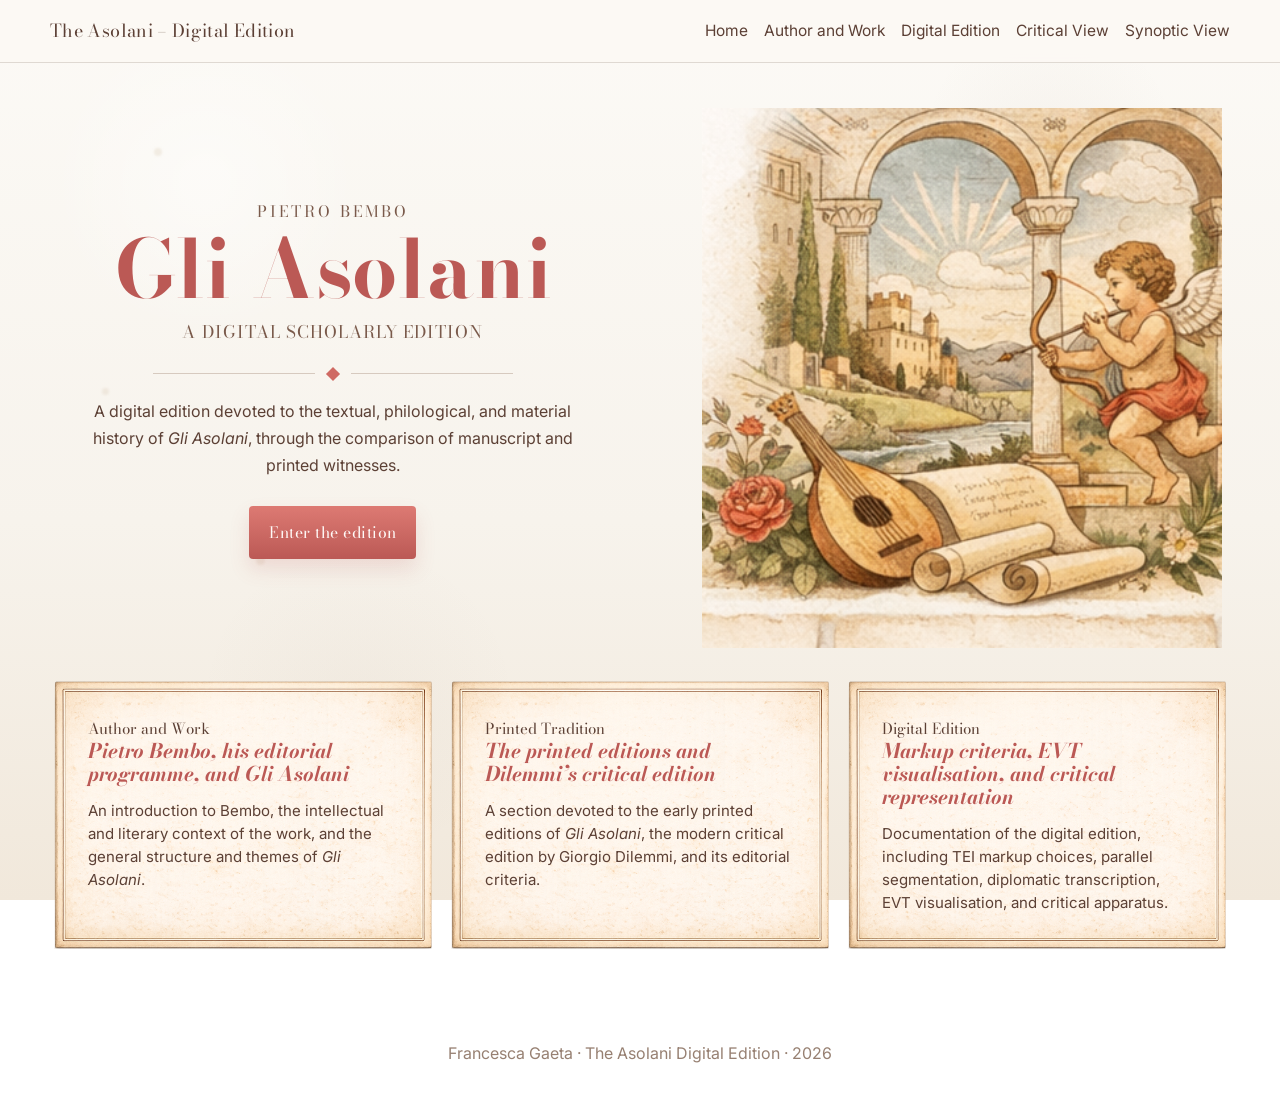
==== commit 84ba3e8d: "Update index.html" ====
--- a/index.html
+++ b/index.html
@@ -24,7 +24,6 @@
         <li><a href="digital-edition.html">Digital Edition</a></li>
         <li><a href="parallel-segmentation.html">Critical View</a></li>
         <li><a href="synoptic.html">Synoptic View</a></li>
-        <li><a href="tei/asolani.xml">TEI XML</a></li>
       </ul>
     </nav>
   </div>
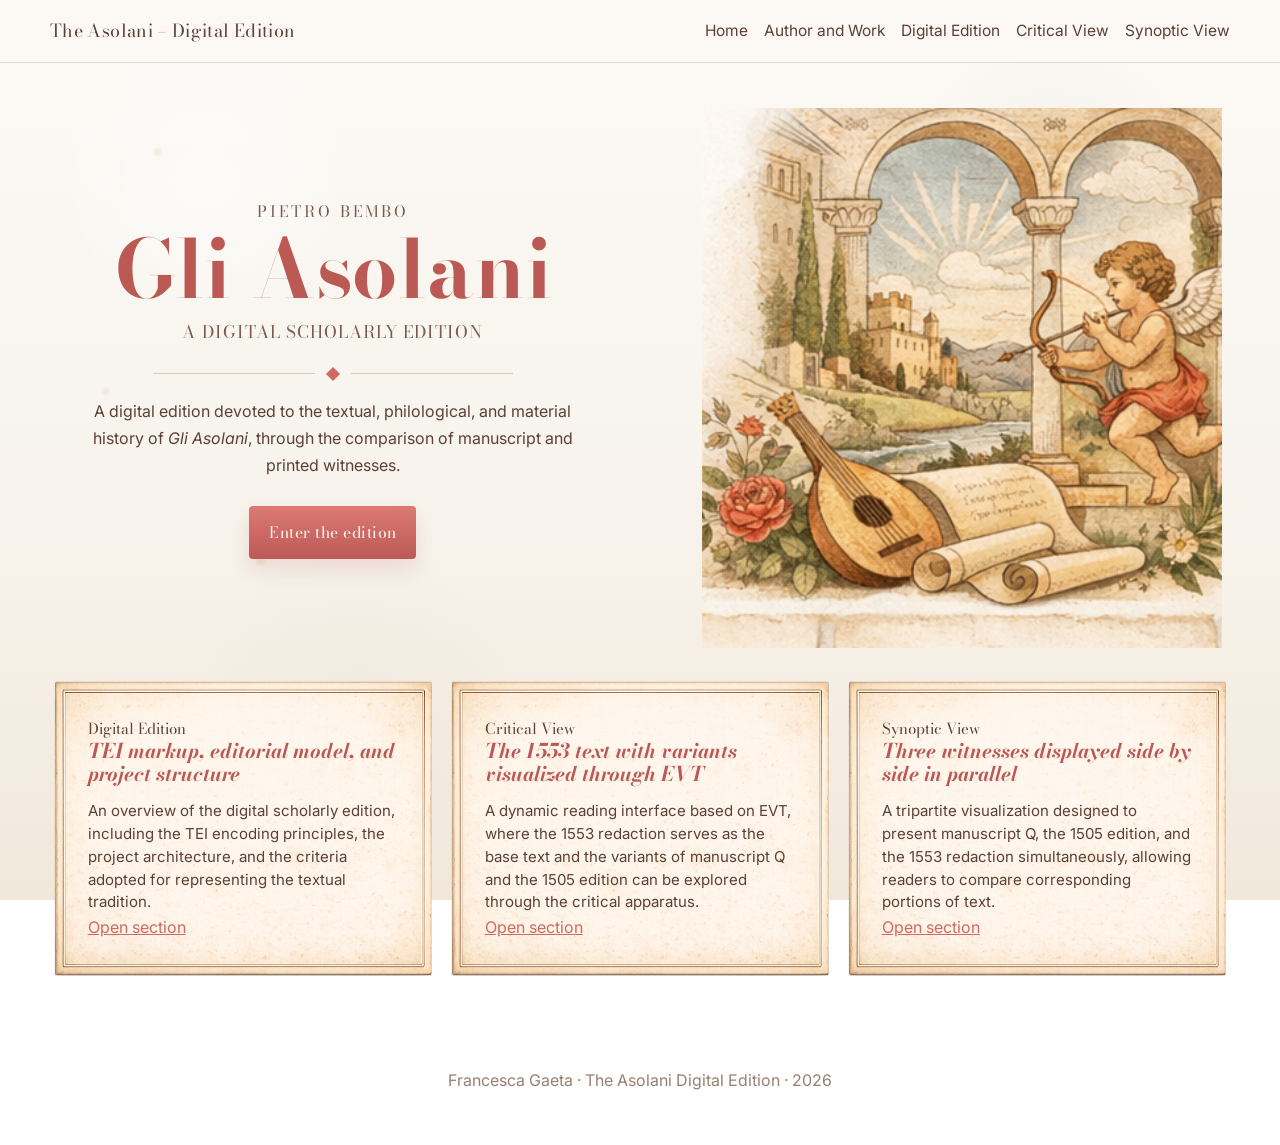
==== commit 74a63369: "Update index.html" ====
--- a/index.html
+++ b/index.html
@@ -72,33 +72,42 @@
   </section>
 
     <section class="home-cards">
-    <article class="home-card reveal reveal-1">
-      <p class="home-card-kicker">Author and Work</p>
-      <h3>Pietro Bembo, his editorial programme, and <em>Gli Asolani</em></h3>
-      <p>
-        An introduction to Bembo, the intellectual and literary context of the work,
-        and the general structure and themes of <em>Gli Asolani</em>.
-      </p>
-    </article>
+  <article class="home-card reveal reveal-1">
+    <p class="home-card-kicker">Digital Edition</p>
+    <h3>TEI markup, editorial model, and project structure</h3>
+    <p>
+      An overview of the digital scholarly edition, including the TEI encoding principles,
+      the project architecture, and the criteria adopted for representing the textual tradition.
+    </p>
+    <div class="home-card-actions">
+      <a class="home-card-button" href="digital-edition.html">Open section</a>
+    </div>
+  </article>
 
-    <article class="home-card reveal reveal-2">
-      <p class="home-card-kicker">Printed Tradition</p>
-      <h3>The printed editions and Dilemmi’s critical edition</h3>
-      <p>
-        A section devoted to the early printed editions of <em>Gli Asolani</em>,
-        the modern critical edition by Giorgio Dilemmi, and its editorial criteria.
-      </p>
-    </article>
+  <article class="home-card reveal reveal-2">
+    <p class="home-card-kicker">Critical View</p>
+    <h3>The 1553 text with variants visualized through EVT</h3>
+    <p>
+      A dynamic reading interface based on EVT, where the 1553 redaction serves as the base text
+      and the variants of manuscript Q and the 1505 edition can be explored through the critical apparatus.
+    </p>
+    <div class="home-card-actions">
+      <a class="home-card-button" href="parallel-segmentation.html">Open section</a>
+    </div>
+  </article>
 
-    <article class="home-card reveal reveal-3">
-      <p class="home-card-kicker">Digital Edition</p>
-      <h3>Markup criteria, EVT visualisation, and critical representation</h3>
-      <p>
-        Documentation of the digital edition, including TEI markup choices,
-        parallel segmentation, diplomatic transcription, EVT visualisation, and critical apparatus.
-      </p>
-    </article>
-  </section>
+  <article class="home-card reveal reveal-3">
+    <p class="home-card-kicker">Synoptic View</p>
+    <h3>Three witnesses displayed side by side in parallel</h3>
+    <p>
+      A tripartite visualization designed to present manuscript Q, the 1505 edition,
+      and the 1553 redaction simultaneously, allowing readers to compare corresponding portions of text.
+    </p>
+    <div class="home-card-actions">
+      <a class="home-card-button" href="synoptic.html">Open section</a>
+    </div>
+  </article>
+</section>
 
 </main>
 
--- a/style.css
+++ b/style.css
@@ -1326,6 +1326,126 @@
   line-height: 1.4;
 }
 
+/* ONLY for the images in the Critical View section */
+.critical-image-stack {
+  max-width: 900px;
+  margin: 2rem auto 0;
+  display: flex;
+  flex-direction: column;
+  gap: 2.5rem;
+}
+
+.critical-image-item {
+  margin: 0;
+  text-align: center;
+}
+
+.critical-image-item img {
+  width: 100%;
+  max-width: 900px;
+  height: auto;
+  margin: 0 auto;
+  display: block;
+  border-radius: 14px;
+  border: 8px solid rgba(255,255,255,0.5);
+  box-shadow: 0 12px 28px rgba(72, 51, 36, 0.12);
+}
+
+.critical-image-item figcaption {
+  margin-top: 0.8rem;
+  font-size: 0.95rem;
+  line-height: 1.4;
+  color: var(--ink-soft);
+}
+
+/* ONLY for the buttons in this section */
+.critical-buttons {
+  margin-top: 2rem;
+  display: flex;
+  justify-content: center;
+  gap: 1rem;
+  flex-wrap: wrap;
+}
+
+.critical-buttons .button {
+  margin-top: 0;
+}
+
+@media (max-width: 900px) {
+  .critical-image-stack {
+    gap: 1.8rem;
+  }
+
+  .critical-image-item img {
+    max-width: 100%;
+  }
+
+  .critical-buttons {
+    flex-direction: column;
+    align-items: center;
+  }
+}
+
+/* ONLY for Synoptic View images */
+.synoptic-image-stack {
+  max-width: 900px;
+  margin: 2rem auto 0;
+  display: flex;
+  flex-direction: column;
+  gap: 2.5rem;
+}
+
+.synoptic-image-item {
+  margin: 0;
+  text-align: center;
+}
+
+.synoptic-image-item img {
+  width: 100%;
+  max-width: 900px;
+  height: auto;
+  margin: 0 auto;
+  display: block;
+  border-radius: 14px;
+  border: 8px solid rgba(255,255,255,0.5);
+  box-shadow: 0 12px 28px rgba(72, 51, 36, 0.12);
+}
+
+.synoptic-image-item figcaption {
+  margin-top: 0.8rem;
+  font-size: 0.95rem;
+  line-height: 1.4;
+  color: var(--ink-soft);
+}
+
+/* ONLY for Synoptic buttons */
+.synoptic-buttons {
+  margin-top: 2rem;
+  display: flex;
+  justify-content: center;
+  gap: 1rem;
+  flex-wrap: wrap;
+}
+
+.synoptic-buttons .button {
+  margin-top: 0;
+}
+
+@media (max-width: 900px) {
+  .synoptic-image-stack {
+    gap: 1.8rem;
+  }
+
+  .synoptic-image-item img {
+    max-width: 100%;
+  }
+
+  .synoptic-buttons {
+    flex-direction: column;
+    align-items: center;
+  }
+}
+
 /* footer */
 footer {
   max-width: var(--maxw);
@@ -1379,6 +1499,12 @@
   .feature-block.reverse .feature-image {
     order: unset;
   }
+}
+
+.evt-topbar-actions {
+  display: flex;
+  gap: 1rem;
+  align-items: center;
 }
 
 /* responsive */
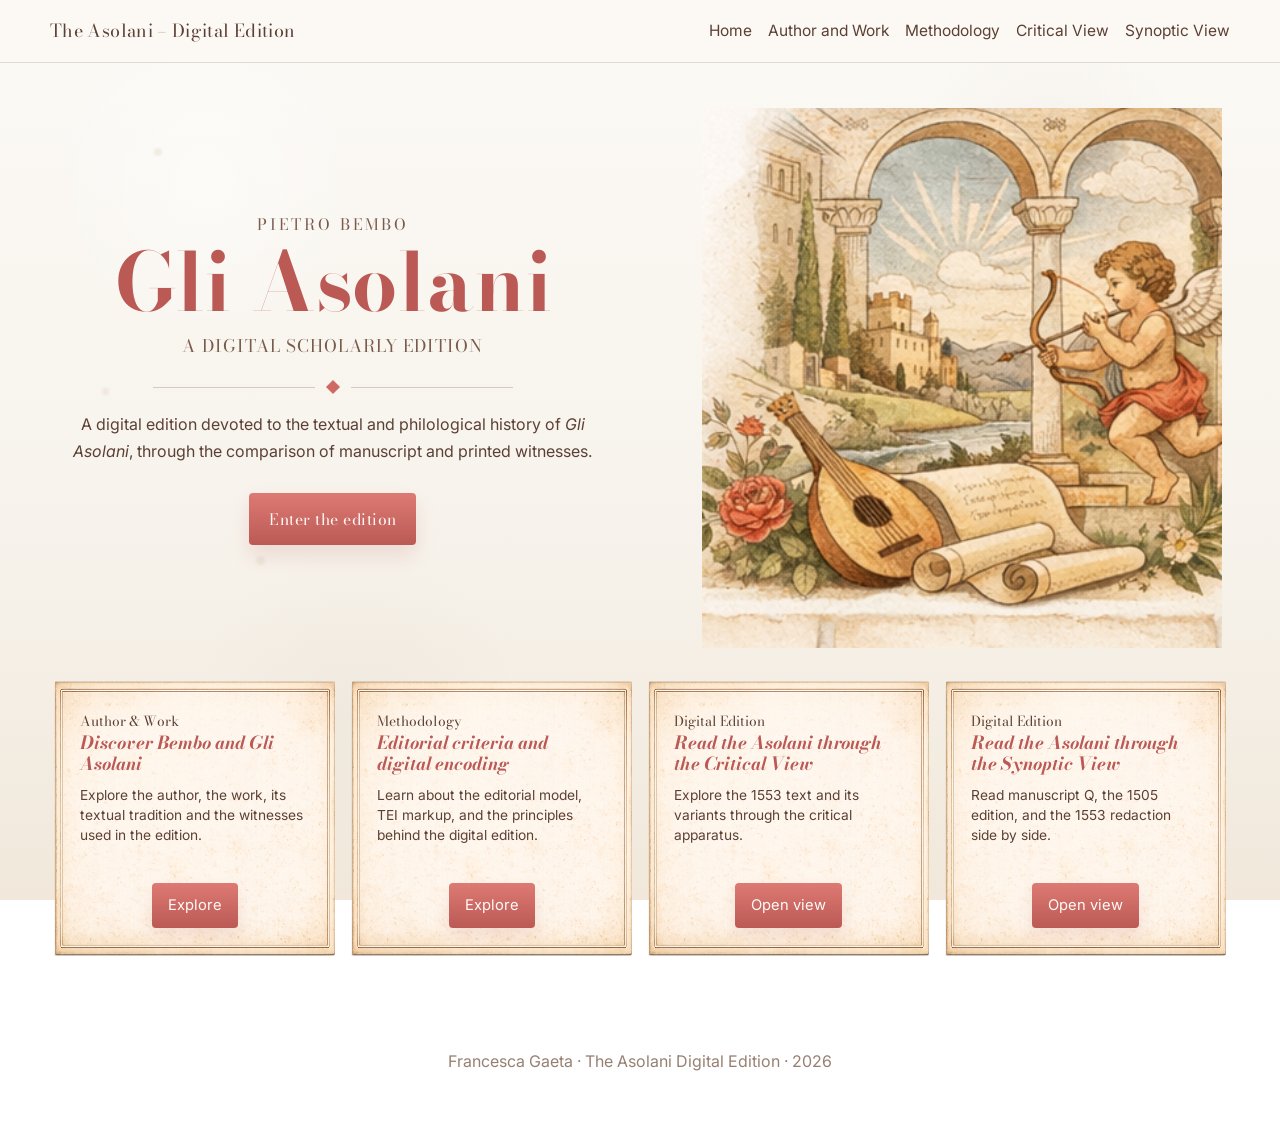
==== commit 680abce0: "documentation" ====
--- a/index.html
+++ b/index.html
@@ -21,7 +21,7 @@
       <ul>
         <li><a href="index.html">Home</a></li>
         <li><a href="author-work.html">Author and Work</a></li>
-        <li><a href="digital-edition.html">Digital Edition</a></li>
+        <li><a href="digital-edition.html">Methodology</a></li>
         <li><a href="parallel-segmentation.html">Critical View</a></li>
         <li><a href="synoptic.html">Synoptic View</a></li>
       </ul>
@@ -54,7 +54,7 @@
         </div>
 
         <p class="hero-home-text">
-          A digital edition devoted to the textual, philological, and material history of
+          A digital edition devoted to the textual and philological history of
           <em>Gli Asolani</em>, through the comparison of manuscript and printed witnesses.
         </p>
 
@@ -70,43 +70,52 @@
       </div>
     </div>
   </section>
+<section class="home-cards">
 
-    <section class="home-cards">
   <article class="home-card reveal reveal-1">
-    <p class="home-card-kicker">Digital Edition</p>
-    <h3>TEI markup, editorial model, and project structure</h3>
+    <p class="home-card-kicker">Author &amp; Work</p>
+    <h3>Discover Bembo and <em>Gli Asolani</em></h3>
     <p>
-      An overview of the digital scholarly edition, including the TEI encoding principles,
-      the project architecture, and the criteria adopted for representing the textual tradition.
+      Explore the author, the work, its textual tradition and the witnesses used in the edition.
     </p>
     <div class="home-card-actions">
-      <a class="home-card-button" href="digital-edition.html">Open section</a>
+      <a class="home-card-button" href="author-work.html">Explore</a>
     </div>
   </article>
 
   <article class="home-card reveal reveal-2">
-    <p class="home-card-kicker">Critical View</p>
-    <h3>The 1553 text with variants visualized through EVT</h3>
+    <p class="home-card-kicker">Methodology</p>
+    <h3>Editorial criteria and digital encoding</h3>
     <p>
-      A dynamic reading interface based on EVT, where the 1553 redaction serves as the base text
-      and the variants of manuscript Q and the 1505 edition can be explored through the critical apparatus.
+      Learn about the editorial model, TEI markup, and the principles behind the digital edition.
     </p>
     <div class="home-card-actions">
-      <a class="home-card-button" href="parallel-segmentation.html">Open section</a>
+      <a class="home-card-button" href="digital-edition.html">Explore</a>
     </div>
   </article>
 
   <article class="home-card reveal reveal-3">
-    <p class="home-card-kicker">Synoptic View</p>
-    <h3>Three witnesses displayed side by side in parallel</h3>
+    <p class="home-card-kicker">Digital Edition</p>
+    <h3>Read the Asolani through the Critical View</h3>
     <p>
-      A tripartite visualization designed to present manuscript Q, the 1505 edition,
-      and the 1553 redaction simultaneously, allowing readers to compare corresponding portions of text.
+      Explore the 1553 text and its variants through the critical apparatus.
     </p>
     <div class="home-card-actions">
-      <a class="home-card-button" href="synoptic.html">Open section</a>
+      <a class="home-card-button" href="parallel-segmentation.html">Open view</a>
     </div>
   </article>
+
+  <article class="home-card reveal reveal-3">
+    <p class="home-card-kicker">Digital Edition</p>
+    <h3>Read the Asolani through the Synoptic View</h3>
+    <p>
+      Read manuscript Q, the 1505 edition, and the 1553 redaction side by side.
+    </p>
+    <div class="home-card-actions">
+      <a class="home-card-button" href="synoptic.html">Open view</a>
+    </div>
+  </article>
+
 </section>
 
 </main>
--- a/style.css
+++ b/style.css
@@ -280,6 +280,7 @@
 }
 
 .enter-button:hover {
+  color: #e7d297;
   transform: translateY(-2px);
 }
 
@@ -312,48 +313,61 @@
   margin: 0 auto;
   padding: 1rem 1.5rem 3.2rem;
   display: grid;
-  grid-template-columns: repeat(3, minmax(260px, 1fr));
-  gap: 1.2rem;
+  grid-template-columns: repeat(4, minmax(0, 1fr));
+  gap: 1rem;
   align-items: stretch;
 }
 
 .home-card {
   position: relative;
-  padding: 2.35rem 2.1rem 2.15rem;
-  min-height: 250px;
-  z-index: 1;
+  padding: 2rem 1.65rem 1.8rem;
+  min-height: 230px;
+
   display: flex;
   flex-direction: column;
   justify-content: flex-start;
+
+  overflow: hidden;
 }
 
 .home-card::before {
   content: "";
   position: absolute;
   inset: 0;
-  background: url("assets/images/pergamena_box_card.png") no-repeat center / 100% 100%;
-  z-index: -1;
-}
-
-.home-card-kicker {
-  margin: 0 0 0.3rem;
-  color: var(--ink-soft);
-  font-size: 0.95rem;
+
+  background-image: url("assets/images/pergamena_box_card.png");
+  background-repeat: no-repeat;
+  background-position: center;
+  background-size: 100% 100%;
+
+  z-index: 0;
+  pointer-events: none;
+}
+
+.home-card > * {
+  position: relative;
+  z-index: 1;
 }
 
 .home-card h3 {
-  margin: 0 0 0.85rem;
+  margin: 0 0 0.7rem;
   color: var(--accent-dark);
-  font-size: 1.26rem;
-  line-height: 1.14;
+  font-size: 1.12rem;
+  line-height: 1.2;
   font-style: italic;
 }
 
 .home-card p {
   margin: 0;
   color: var(--ink);
-  font-size: 0.94rem;
-  line-height: 1.52;
+  font-size: 0.86rem;
+  line-height: 1.45;
+}
+
+.home-card-actions {
+  margin-top: auto;
+  padding-top: 1.1rem;
+  text-align: center;
 }
 
 /* generic pages */
@@ -413,6 +427,16 @@
 .button-secondary {
   border: 1px solid var(--accent-dark);
   color: var(--accent-dark);
+}
+
+.button:hover {
+  color: #e7d297;
+  transform: translateY(-2px);
+}
+
+.button-secondary:hover {
+  color: #e7d297;
+  transform: translateY(-2px);
 }
 
 /* author and work page */
@@ -1689,6 +1713,30 @@
     align-items: flex-start;
   }
 }
+.home-card-actions {
+  margin-top: 1.2rem;
+}
+
+.home-card-button {
+  display: inline-block;
+  text-decoration: none;
+  padding: 0.62rem 1rem;
+  border-radius: 4px;
+  font-size: 0.92rem;
+  color: #fffaf8;
+  background: linear-gradient(180deg, var(--accent) 0%, var(--accent-dark) 100%);
+  box-shadow: 0 8px 16px rgba(187, 89, 85, 0.14);
+}
+
+.home-card-button:hover {
+  color: #e7d297;
+  transform: translateY(-2px);
+}
+
+.home-card-actions {
+  margin-top: 1.2rem;
+  text-align: center; 
+}
 
 /* digital edition page in author-work style */
 
@@ -1754,3 +1802,53 @@
     min-height: auto;
   }
 }
+
+
+/* Author & Work – editorial subsection titles */
+
+.editorial-title {
+  margin: 0 0 1rem;
+  font-family: "Bodoni Moda", Georgia, serif;
+  color: var(--accent-dark);
+  font-size: clamp(1.65rem, 2.7vw, 2.25rem);
+  line-height: 1.1;
+}
+
+.editorial-section-title {
+  margin: 0 0 2.2rem;
+  font-family: "Bodoni Moda", Georgia, serif;
+  color: var(--accent-dark);
+  font-size: clamp(1.8rem, 3vw, 2.45rem);
+  line-height: 1.1;
+}
+
+
+/* More breathing room between the main sections */
+
+.macro-banner {
+  margin-top: 5rem;
+  margin-bottom: 3.5rem;
+}
+
+.dilemmi-intro {
+  margin-bottom: 4rem;
+}
+
+.dilemmi-choices {
+  margin-bottom: 4rem;
+}
+
+.books-section {
+  padding-top: 2.5rem;
+  padding-bottom: 4.5rem;
+}
+
+/* Extra spacing for the Editorial Criteria PDF button */
+
+.editorial-criteria-action {
+
+  margin-top: 2.5rem;
+
+}
+
+
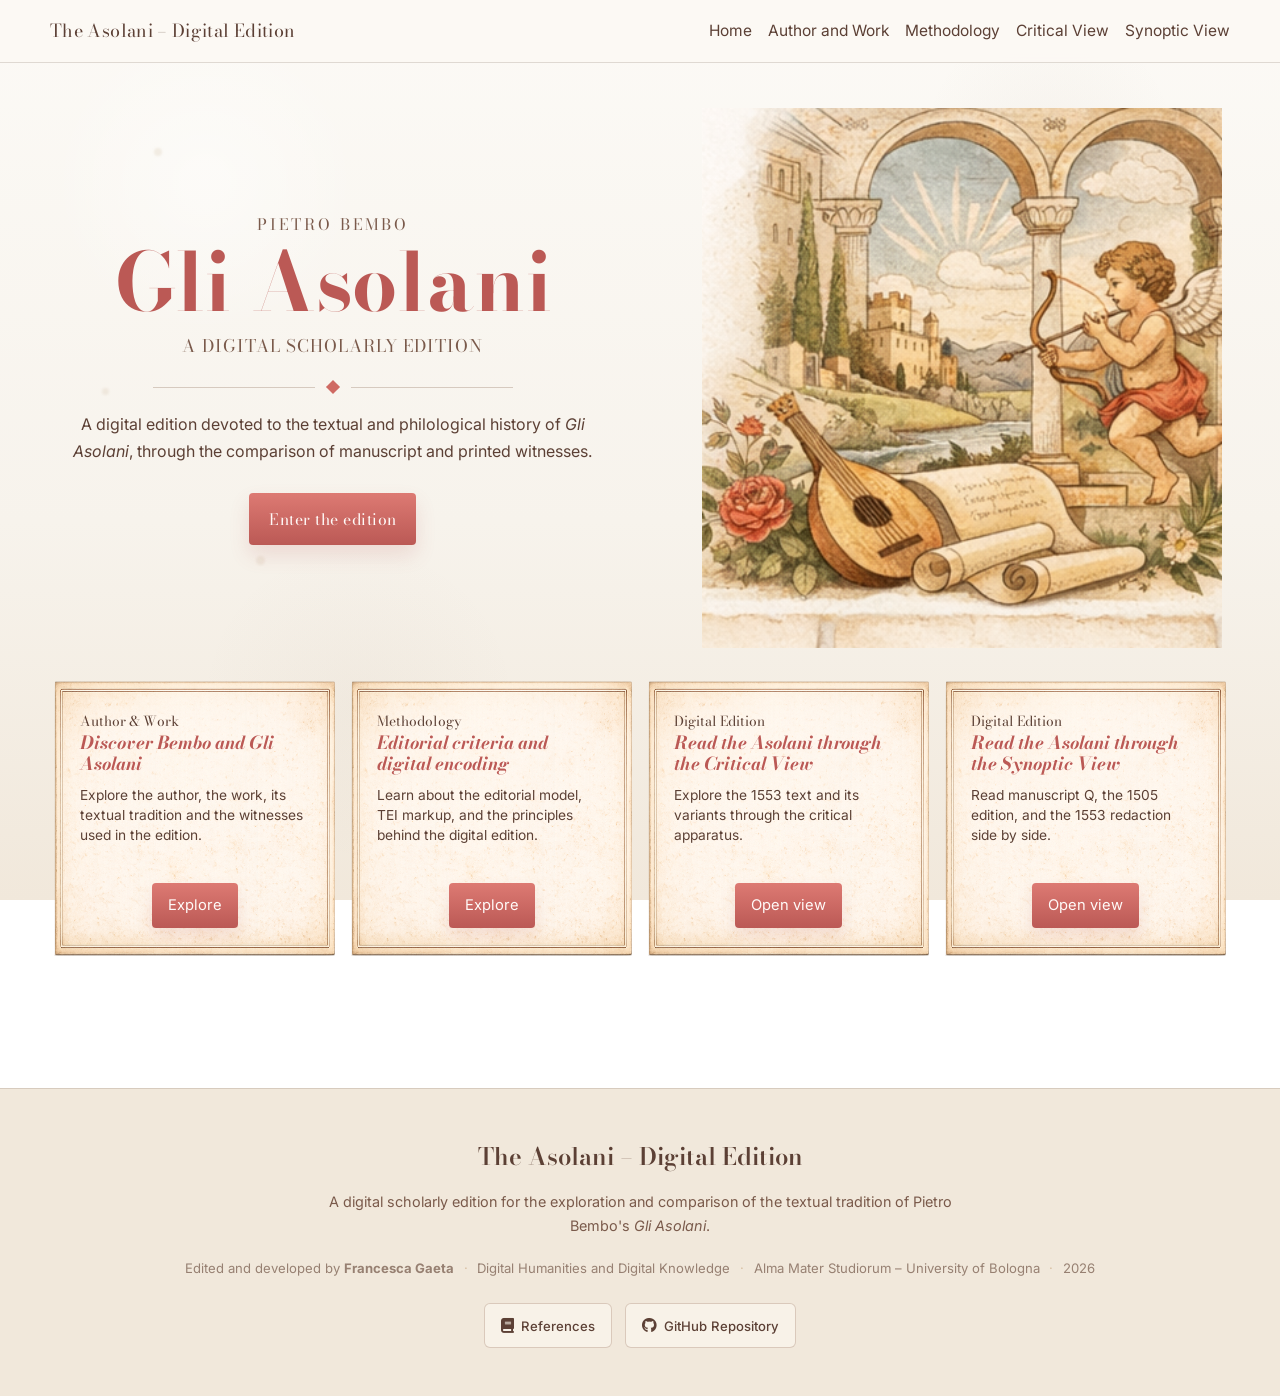
==== commit 637df7c1: "footer" ====
--- a/index.html
+++ b/index.html
@@ -8,7 +8,7 @@
   <link rel="preconnect" href="https://fonts.googleapis.com">
   <link rel="preconnect" href="https://fonts.gstatic.com" crossorigin>
   <link href="https://fonts.googleapis.com/css2?family=Bodoni+Moda:opsz,wght@6..96,400;6..96,500;6..96,600;6..96,700&family=Inter:wght@400;500;600&display=swap" rel="stylesheet">
-
+  <link rel="stylesheet" href="https://cdnjs.cloudflare.com/ajax/libs/font-awesome/6.7.2/css/all.min.css">
   <link rel="stylesheet" href="style.css">
 </head>
 <body>
@@ -72,7 +72,7 @@
   </section>
 <section class="home-cards">
 
-  <article class="home-card reveal reveal-1">
+  <article class="home-card">
     <p class="home-card-kicker">Author &amp; Work</p>
     <h3>Discover Bembo and <em>Gli Asolani</em></h3>
     <p>
@@ -83,7 +83,7 @@
     </div>
   </article>
 
-  <article class="home-card reveal reveal-2">
+  <article class="home-card">
     <p class="home-card-kicker">Methodology</p>
     <h3>Editorial criteria and digital encoding</h3>
     <p>
@@ -94,7 +94,7 @@
     </div>
   </article>
 
-  <article class="home-card reveal reveal-3">
+  <article class="home-card">
     <p class="home-card-kicker">Digital Edition</p>
     <h3>Read the Asolani through the Critical View</h3>
     <p>
@@ -105,7 +105,7 @@
     </div>
   </article>
 
-  <article class="home-card reveal reveal-3">
+  <article class="home-card">
     <p class="home-card-kicker">Digital Edition</p>
     <h3>Read the Asolani through the Synoptic View</h3>
     <p>
@@ -120,8 +120,51 @@
 
 </main>
 
-<footer>
-  <p>Francesca Gaeta · The Asolani Digital Edition · 2026</p>
+<footer class="site-footer">
+
+  <div class="footer-content">
+
+    <h2 class="footer-title">
+      The Asolani – Digital Edition
+    </h2>
+
+    <p class="footer-description">
+      A digital scholarly edition for the exploration and comparison
+      of the textual tradition of Pietro Bembo's <em>Gli Asolani</em>.
+    </p>
+
+    <p class="footer-project-info">
+      Edited and developed by <strong>Francesca Gaeta</strong>
+      <span class="footer-separator">·</span>
+      Digital Humanities and Digital Knowledge
+      <span class="footer-separator">·</span>
+      Alma Mater Studiorum – University of Bologna
+      <span class="footer-separator">·</span>
+      2026
+    </p>
+
+    <div class="footer-actions">
+
+      <a
+        href="references.html"
+        class="footer-button">
+        <i class="fa-solid fa-book" aria-hidden="true"></i>
+        References
+      </a>
+
+      <a
+        href="https://github.com/FrancescaGaeta/asolani-digital-edition"
+        target="_blank"
+        rel="noopener noreferrer"
+        class="footer-button">
+        <i class="fa-brands fa-github" aria-hidden="true"></i>
+        GitHub Repository
+      </a>
+
+    </div>
+
+  </div>
+
 </footer>
 
 </body>
--- a/style.css
+++ b/style.css
@@ -1470,14 +1470,6 @@
   }
 }
 
-/* footer */
-footer {
-  max-width: var(--maxw);
-  margin: 0 auto;
-  padding: 1.5rem 1.25rem 2.2rem;
-  text-align: center;
-  color: var(--muted);
-}
 
 .feature-block {
   display: grid;
@@ -1852,3 +1844,1707 @@
 }
 
 
+/* =========================================================
+   SECTION II — STATE OF THE ART
+   ========================================================= */
+
+
+/* ---------------------------------------------------------
+   GENERAL WIDTH
+   Keeps Section II aligned with the sections above/below
+   --------------------------------------------------------- */
+
+.state-of-art-section {
+  max-width: 1180px;
+  margin: 0 auto;
+  padding: 0;
+}
+
+
+/* =========================================================
+   MANUSCRIPT + PRINTED TRADITION
+   ========================================================= */
+
+.tradition-comparison {
+  width: 100%;
+  max-width: 1180px;
+  margin: 0 auto 4.5rem;
+
+  display: grid !important;
+  grid-template-columns: minmax(0, 1fr) minmax(0, 1fr) !important;
+
+  column-gap: 1.5rem;
+  row-gap: 1.5rem;
+
+  align-items: stretch;
+}
+
+.tradition-comparison > .tradition-column {
+  width: 100%;
+  min-width: 0;
+}
+
+
+/* ---------------------------------------------------------
+   MAIN COLUMNS
+   --------------------------------------------------------- */
+
+.tradition-column {
+  padding: 1.7rem;
+
+  background: rgba(255, 252, 247, 0.82);
+
+  border: 1px solid rgba(130, 98, 72, 0.14);
+  border-radius: 14px;
+
+  box-shadow: 0 10px 28px rgba(72, 51, 36, 0.06);
+
+  display: flex;
+  flex-direction: column;
+}
+
+
+/* ---------------------------------------------------------
+   COLUMN HEADINGS
+   --------------------------------------------------------- */
+
+.tradition-heading {
+  margin-bottom: 1rem;
+  padding-bottom: 0.9rem;
+
+  border-bottom: 1px solid rgba(120, 90, 70, 0.16);
+}
+
+.tradition-kicker {
+  margin: 0 0 0.25rem;
+
+  font-family: "Bodoni Moda", Georgia, serif;
+
+  font-size: 0.76rem;
+  line-height: 1.3;
+
+  letter-spacing: 0.13em;
+  text-transform: uppercase;
+
+  color: var(--ink-soft);
+}
+
+.tradition-heading h2 {
+  margin: 0;
+
+  font-family: "Bodoni Moda", Georgia, serif;
+
+  font-size: 1.85rem;
+  line-height: 1.1;
+
+  color: var(--accent-dark);
+}
+
+
+/* ---------------------------------------------------------
+   INTRODUCTION TO EACH TRADITION
+   --------------------------------------------------------- */
+
+.tradition-intro-text {
+  margin: 0 0 1.5rem;
+
+  font-size: 0.88rem;
+  line-height: 1.58;
+
+  color: var(--ink);
+}
+
+
+/* =========================================================
+   DOCUMENT LIST
+   ========================================================= */
+
+.tradition-document-list {
+  display: flex;
+  flex-direction: column;
+
+  gap: 0.9rem;
+
+  flex: 1;
+}
+
+
+/* =========================================================
+   INDIVIDUAL MANUSCRIPT / PRINT CARD
+   ========================================================= */
+
+.tradition-document-card {
+  display: grid;
+
+  grid-template-columns: 92px minmax(0, 1fr);
+
+  gap: 1rem;
+  align-items: start;
+
+  padding: 0.9rem;
+
+  background: rgba(247, 239, 223, 0.55);
+
+  border: 1px solid rgba(139, 97, 72, 0.12);
+  border-radius: 10px;
+
+  transition:
+    transform 0.25s ease,
+    box-shadow 0.25s ease,
+    border-color 0.25s ease;
+}
+
+
+.tradition-document-card:hover {
+  transform: translateY(-2px);
+
+  border-color: rgba(187, 89, 85, 0.22);
+
+  box-shadow: 0 7px 18px rgba(72, 51, 36, 0.07);
+}
+
+
+
+
+/* =========================================================
+   MANUSCRIPT / BOOK IMAGE
+   ========================================================= */
+
+.tradition-document-image {
+  width: 90px;
+  height: 100px;
+
+  position: relative;
+
+  display: flex;
+  align-items: center;
+  justify-content: center;
+
+  overflow: visible;
+
+  background: transparent;
+  border: none;
+  border-radius: 0;
+}
+
+
+.tradition-document-image img {
+  width: 100%;
+  height: 100%;
+
+  display: block;
+
+  object-fit: cover;
+  object-position: center;
+
+  opacity: 0.78;
+
+  filter:
+    sepia(0.08)
+    contrast(0.96);
+}
+
+
+/* Printed books */
+
+.tradition-document-image--print img {
+  object-fit: contain;
+
+  padding: 0.2rem;
+
+  opacity: 0.88;
+
+  background: rgba(255, 255, 255, 0.15);
+}
+
+
+/* =========================================================
+   LETTER / YEAR OVER IMAGE
+   ========================================================= */
+
+.tradition-document-badge {
+  position: absolute;
+
+  left: 50%;
+  top: 50%;
+
+  transform: translate(-50%, -50%);
+
+  min-width: 42px;
+
+  padding: 0.28rem 0.48rem;
+
+  text-align: center;
+
+  background: rgba(92, 64, 53, 0.88);
+
+  color: #fffaf8;
+
+  font-family: "Bodoni Moda", Georgia, serif;
+
+  font-size: 1.45rem;
+  line-height: 1;
+
+  border-radius: 3px;
+
+  box-shadow: 0 4px 10px rgba(60, 40, 30, 0.16);
+}
+
+
+/* Years need a wider badge */
+
+.tradition-document-badge--year {
+  min-width: 58px;
+
+  font-size: 0.98rem;
+  letter-spacing: 0.02em;
+}
+
+
+/* =========================================================
+   TEXT INSIDE DOCUMENT CARDS
+   ========================================================= */
+
+.tradition-document-copy {
+  min-width: 0;
+}
+
+
+.tradition-card-heading {
+  display: flex;
+
+  justify-content: space-between;
+  align-items: flex-start;
+
+  gap: 0.75rem;
+
+  margin-bottom: 0.2rem;
+}
+
+
+.tradition-document-copy h3 {
+  margin: 0 0 0.12rem;
+
+  font-family: "Bodoni Moda", Georgia, serif;
+
+  font-size: 1.05rem;
+  line-height: 1.2;
+
+  color: var(--accent-dark);
+}
+
+
+/* Shelfmark / Dilemmi witness number */
+
+.tradition-shelfmark {
+  margin: 0 !important;
+
+  font-size: 0.76rem !important;
+  line-height: 1.35 !important;
+
+  color: var(--accent-brown) !important;
+}
+
+
+/* Library / holding institution */
+
+.tradition-library {
+  margin: 0.25rem 0 0.55rem !important;
+
+  font-size: 0.76rem !important;
+  line-height: 1.35 !important;
+
+  color: var(--muted) !important;
+}
+
+
+/* Main explanation */
+
+.tradition-description {
+  margin: 0 !important;
+
+  font-size: 0.82rem !important;
+  line-height: 1.48 !important;
+
+  color: var(--ink) !important;
+}
+
+
+/* Additional philological information */
+
+.tradition-note {
+  margin: 0.48rem 0 0 !important;
+
+  padding-top: 0.45rem;
+
+  border-top: 1px solid rgba(139, 97, 72, 0.12);
+
+  font-size: 0.76rem !important;
+  line-height: 1.45 !important;
+
+  color: var(--ink-soft) !important;
+}
+
+
+/* =========================================================
+   LINKS TO DIGITAL MANUSCRIPTS / EDITIONS
+   ========================================================= */
+
+.state-link {
+  display: inline-block;
+
+  margin-top: 0.55rem;
+
+  padding-bottom: 0.08rem;
+
+  font-size: 0.76rem;
+
+  text-decoration: none;
+
+  color: var(--accent-dark);
+
+  border-bottom: 1px solid rgba(187, 89, 85, 0.32);
+}
+
+
+.state-link:hover {
+  color: var(--accent-brown);
+
+  border-bottom-color: rgba(139, 97, 72, 0.55);
+}
+
+
+/* =========================================================
+   DIGITAL STATE OF THE ART
+   ========================================================= */
+
+/*
+   Slightly narrower than the page but aligned visually
+   with the content panels above and below.
+*/
+
+.digital-state-section {
+  max-width: 1180px;
+
+  margin: 0 auto 4.5rem;
+}
+
+
+.digital-state-intro {
+  max-width: 100%;
+
+  margin: 0 auto 1.6rem;
+
+  text-align: center;
+}
+
+
+.digital-state-intro h2 {
+  margin: 0 0 0.7rem;
+
+  font-family: "Bodoni Moda", Georgia, serif;
+
+  color: var(--accent-dark);
+
+  font-size: clamp(1.8rem, 3vw, 2.4rem);
+  line-height: 1.1;
+}
+
+
+.digital-state-intro p {
+  max-width: 800px;
+
+  margin: 0 auto;
+
+  font-size: 0.92rem;
+  line-height: 1.6;
+
+  color: var(--ink);
+}
+
+
+/* ---------------------------------------------------------
+   DIGITAL RESOURCES GRID
+   --------------------------------------------------------- */
+
+.digital-state-grid {
+  display: grid;
+
+  grid-template-columns: repeat(3, minmax(0, 1fr));
+
+  gap: 1.1rem;
+}
+
+
+/* ---------------------------------------------------------
+   DIGITAL RESOURCE CARD
+   --------------------------------------------------------- */
+
+.digital-state-card {
+  position: relative;
+
+  min-height: 205px;
+
+  padding: 1.45rem 1.25rem 1.25rem;
+
+  background: rgba(255, 252, 247, 0.82);
+
+  border: 1px solid rgba(130, 98, 72, 0.14);
+  border-radius: 12px;
+
+  box-shadow: 0 8px 22px rgba(72, 51, 36, 0.055);
+
+  display: flex;
+  flex-direction: column;
+
+  transition:
+    transform 0.25s ease,
+    box-shadow 0.25s ease;
+}
+
+
+.digital-state-card:hover {
+  transform: translateY(-3px);
+
+  box-shadow: 0 11px 25px rgba(72, 51, 36, 0.08);
+}
+
+
+/* =========================================================
+   NUMBER ICONS
+   Similar to the presentation
+   ========================================================= */
+
+.digital-state-number {
+  width: 38px;
+  height: 38px;
+
+  margin-bottom: 0.8rem;
+
+  display: flex;
+  align-items: center;
+  justify-content: center;
+
+  border-radius: 50%;
+
+  background:
+    linear-gradient(
+      180deg,
+      var(--accent) 0%,
+      var(--accent-dark) 100%
+    );
+
+  color: #fffaf8;
+
+  font-family: "Bodoni Moda", Georgia, serif;
+
+  font-size: 1rem;
+
+  box-shadow: 0 5px 12px rgba(187, 89, 85, 0.14);
+}
+
+
+.digital-state-card h3 {
+  margin: 0 0 0.45rem;
+
+  font-family: "Bodoni Moda", Georgia, serif;
+
+  color: var(--accent-dark);
+
+  font-size: 1.08rem;
+  line-height: 1.25;
+}
+
+
+.digital-state-card p {
+  margin: 0;
+
+  font-size: 0.82rem;
+  line-height: 1.5;
+
+  color: var(--ink);
+
+  flex: 1;
+}
+
+
+.digital-state-card .state-link {
+  margin-top: 0.8rem;
+  align-self: flex-start;
+}
+
+
+/* =========================================================
+   DIGITAL SCHOLARLY REPRESENTATION
+   ========================================================= */
+
+.digital-models-section {
+  max-width: 1180px;
+
+  margin: 0 auto 4.5rem;
+}
+
+
+.digital-models-heading {
+  max-width: 820px;
+
+  margin: 0 auto 2rem;
+
+  text-align: center;
+}
+
+
+.digital-models-heading h2 {
+  margin: 0 0 0.7rem;
+
+  font-family: "Bodoni Moda", Georgia, serif;
+
+  color: var(--accent-dark);
+
+  font-size: clamp(1.8rem, 3vw, 2.4rem);
+
+  line-height: 1.1;
+}
+
+
+.digital-models-heading p {
+  margin: 0;
+
+  font-size: 0.92rem;
+  line-height: 1.6;
+
+  color: var(--ink);
+}
+
+
+/* =========================================================
+   COMPUTER GRID
+   ========================================================= */
+
+.digital-models-grid {
+  display: grid;
+
+  grid-template-columns: repeat(2, minmax(0, 1fr));
+
+  gap: 1.7rem;
+}
+
+
+/* =========================================================
+   COMPUTER
+   ========================================================= */
+
+.digital-computer {
+  max-width: 500px;
+
+  width: 100%;
+
+  margin: 0 auto;
+
+  text-align: center;
+}
+
+
+/* Screen */
+
+.digital-computer-screen {
+  position: relative;
+
+  min-height: 240px;
+
+  padding: 1.6rem 1.45rem;
+
+  background:
+    linear-gradient(
+      180deg,
+      rgba(255, 252, 247, 0.97),
+      rgba(247, 239, 230, 0.97)
+    );
+
+  border: 7px solid #6f5549;
+
+  border-radius: 13px 13px 8px 8px;
+
+  box-shadow:
+    0 10px 24px rgba(72, 51, 36, 0.10),
+    inset 0 0 0 1px rgba(255, 255, 255, 0.45);
+
+  display: flex;
+  flex-direction: column;
+  align-items: center;
+  justify-content: center;
+}
+
+
+/* Tiny camera dot */
+
+.digital-computer-screen::before {
+  content: "";
+
+  position: absolute;
+
+  top: 5px;
+  left: 50%;
+
+  transform: translateX(-50%);
+
+  width: 4px;
+  height: 4px;
+
+  border-radius: 50%;
+
+  background: rgba(255, 255, 255, 0.52);
+}
+
+
+/* Computer neck */
+
+.digital-computer::before {
+  content: "";
+
+  display: block;
+
+  width: 70px;
+  height: 25px;
+
+  margin: 0 auto;
+
+  background:
+    linear-gradient(
+      180deg,
+      #8a6b5d,
+      #6f5549
+    );
+
+  transform: translateY(0);
+}
+
+
+/* Computer base */
+
+.digital-computer::after {
+  content: "";
+
+  display: block;
+
+  width: 145px;
+  height: 9px;
+
+  margin: 0 auto;
+
+  border-radius: 8px 8px 4px 4px;
+
+  background: #6f5549;
+
+  box-shadow: 0 5px 10px rgba(72, 51, 36, 0.10);
+}
+
+
+/* =========================================================
+   CONTENT INSIDE COMPUTER SCREEN
+   ========================================================= */
+
+.digital-computer-number {
+  width: 36px;
+  height: 36px;
+
+  margin: 0 auto 0.8rem;
+
+  display: flex;
+  align-items: center;
+  justify-content: center;
+
+  border-radius: 50%;
+
+  background:
+    linear-gradient(
+      180deg,
+      var(--accent) 0%,
+      var(--accent-dark) 100%
+    );
+
+  color: #fffaf8;
+
+  font-family: "Bodoni Moda", Georgia, serif;
+
+  font-size: 0.95rem;
+}
+
+
+.digital-computer-screen h3 {
+  margin: 0 0 0.55rem;
+
+  font-family: "Bodoni Moda", Georgia, serif;
+
+  color: var(--accent-dark);
+
+  font-size: 1.18rem;
+  line-height: 1.2;
+}
+
+
+.digital-computer-screen p {
+  max-width: 390px;
+
+  margin: 0 auto;
+
+  font-size: 0.82rem;
+  line-height: 1.5;
+
+  color: var(--ink);
+}
+
+
+.digital-computer-screen .state-link {
+  margin-top: 0.8rem;
+}
+
+
+/* =========================================================
+   OPTIONAL TRANSITION / CONCLUSION BOX
+   ========================================================= */
+
+.state-transition {
+  max-width: 1180px;
+
+  margin: 0 auto 4rem;
+
+  padding: 1.6rem 1.8rem;
+
+  text-align: center;
+
+  background: rgba(247, 239, 223, 0.48);
+
+  border-top: 1px solid rgba(139, 97, 72, 0.14);
+  border-bottom: 1px solid rgba(139, 97, 72, 0.14);
+}
+
+
+.state-transition p {
+  max-width: 860px;
+
+  margin: 0 auto;
+
+  font-size: 0.9rem;
+  line-height: 1.65;
+
+  color: var(--ink);
+}
+
+
+/* =========================================================
+   RESPONSIVE — SECTION II
+   ========================================================= */
+
+@media (max-width: 1050px) {
+
+  .digital-state-grid {
+    grid-template-columns: repeat(2, minmax(0, 1fr));
+  }
+
+}
+
+
+@media (max-width: 950px) {
+
+  .tradition-comparison {
+    grid-template-columns: 1fr;
+  }
+
+  .digital-models-grid {
+    grid-template-columns: 1fr;
+  }
+
+  .digital-computer {
+    max-width: 560px;
+  }
+
+}
+
+
+@media (max-width: 700px) {
+
+  .state-of-art-section,
+  .tradition-comparison,
+  .digital-state-section,
+  .digital-models-section,
+  .state-transition {
+    width: 100%;
+  }
+
+  .digital-state-grid {
+    grid-template-columns: 1fr;
+  }
+
+}
+
+
+@media (max-width: 600px) {
+
+  .tradition-column {
+    padding: 1.25rem;
+  }
+
+  .tradition-heading h2 {
+    font-size: 1.55rem;
+  }
+
+  .tradition-document-card {
+    grid-template-columns: 76px minmax(0, 1fr);
+
+    gap: 0.8rem;
+
+    padding: 0.8rem;
+  }
+
+  .tradition-document-image {
+    width: 74px;
+    height: 98px;
+  }
+
+  .tradition-document-badge {
+    min-width: 36px;
+
+    font-size: 1.2rem;
+  }
+
+  .tradition-document-badge--year {
+    min-width: 52px;
+
+    font-size: 0.86rem;
+  }
+
+  .tradition-document-copy h3 {
+    font-size: 1rem;
+  }
+
+  .tradition-description {
+    font-size: 0.79rem !important;
+  }
+
+  .tradition-note {
+    font-size: 0.74rem !important;
+  }
+
+  .digital-state-card {
+    min-height: auto;
+  }
+
+  .digital-computer-screen {
+    min-height: 220px;
+
+    padding: 1.4rem 1rem;
+  }
+
+}
+
+/* =========================================================
+   SECTION II — STATE OF THE ART
+   ========================================================= */
+
+.state-intro {
+  max-width: 1180px;
+  margin: 0 auto 3rem;
+}
+
+
+/* =========================================================
+   MANUSCRIPT + PRINTED TRADITION
+   ========================================================= */
+
+.tradition-comparison {
+  max-width: 1180px;
+  margin: 0 auto 4.5rem;
+
+  display: grid;
+  grid-template-columns: repeat(2, minmax(0, 1fr));
+  gap: 1.5rem;
+  align-items: stretch;
+}
+
+.tradition-column {
+  padding: 1.8rem;
+
+  background: rgba(255, 252, 247, 0.82);
+  border: 1px solid rgba(130, 98, 72, 0.14);
+  border-radius: 14px;
+
+  box-shadow: 0 10px 28px rgba(72, 51, 36, 0.06);
+}
+
+.tradition-heading {
+  margin-bottom: 1rem;
+  padding-bottom: 0.9rem;
+
+  border-bottom: 1px solid rgba(120, 90, 70, 0.16);
+}
+
+.tradition-kicker {
+  margin: 0 0 0.2rem;
+
+  font-family: "Bodoni Moda", Georgia, serif;
+  font-size: 0.78rem;
+  letter-spacing: 0.13em;
+  text-transform: uppercase;
+
+  color: var(--ink-soft);
+}
+
+.tradition-heading h2 {
+  margin: 0;
+
+  font-family: "Bodoni Moda", Georgia, serif;
+  font-size: 1.85rem;
+  line-height: 1.1;
+
+  color: var(--accent-dark);
+}
+
+.tradition-intro-text {
+  min-height: 92px;
+  margin: 0 0 1.5rem;
+
+  font-size: 0.9rem;
+  line-height: 1.55;
+
+  color: var(--ink);
+}
+
+
+/* =========================================================
+   DOCUMENT CARDS
+   Same structure for manuscripts and printed editions
+   ========================================================= */
+
+.tradition-document-list {
+  display: flex;
+  flex-direction: column;
+  gap: 0.85rem;
+}
+
+.tradition-document-card {
+  min-height: 145px;
+
+  display: grid;
+  grid-template-columns: 96px 1fr;
+  gap: 1rem;
+  align-items: center;
+
+  padding: 0.85rem;
+
+  background: rgba(247, 239, 223, 0.58);
+  border: 1px solid rgba(139, 97, 72, 0.12);
+  border-radius: 10px;
+}
+
+.tradition-document-card--highlight {
+  background: rgba(221, 122, 115, 0.08);
+  border-color: rgba(187, 89, 85, 0.22);
+}
+
+
+/* image area */
+
+.tradition-document-image {
+  width: 90px;
+  height: 100px;
+
+  position: relative;
+
+  display: flex;
+  align-items: center;
+  justify-content: center;
+
+  overflow: hidden;
+
+  border-radius: 7px;
+
+  background:
+    linear-gradient(
+      180deg,
+      var(--paper-light) 0%,
+      var(--paper-mid) 100%
+    );
+
+  border: 1px solid rgba(139, 97, 72, 0.16);
+}
+
+.tradition-document-image img {
+  width: 100%;
+  height: 100%;
+
+  display: block;
+
+  object-fit: cover;
+
+  opacity: 0.78;
+}
+
+.tradition-document-image--print img {
+  object-fit: contain;
+  padding: 0.3rem;
+
+  background: rgba(255,255,255,0.22);
+}
+
+
+/* letter / year over image */
+
+.tradition-document-badge {
+  position: absolute;
+  left: 50%;
+  top: 50%;
+
+  transform: translate(-50%, -50%);
+
+  min-width: 42px;
+
+  padding: 0.25rem 0.45rem;
+
+  text-align: center;
+
+  background: rgba(92, 64, 53, 0.82);
+  color: #fffaf8;
+
+  font-family: "Bodoni Moda", Georgia, serif;
+  font-size: 1.35rem;
+  line-height: 1;
+
+  border-radius: 3px;
+
+  box-shadow: 0 4px 10px rgba(60, 40, 30, 0.15);
+}
+
+.tradition-document-badge--long {
+  font-size: 0.75rem;
+  letter-spacing: 0.03em;
+}
+
+.tradition-document-badge--year {
+  font-size: 1rem;
+}
+
+
+/* placeholder if there is no image for 1530 */
+
+.tradition-document-placeholder {
+  background:
+    linear-gradient(
+      180deg,
+      #efe1c9 0%,
+      #ddc5a5 100%
+    );
+}
+
+.print-placeholder-symbol {
+  font-family: "Bodoni Moda", Georgia, serif;
+  font-size: 4rem;
+
+  color: rgba(92, 64, 53, 0.12);
+}
+
+
+/* card text */
+
+.tradition-document-copy h3 {
+  margin: 0 0 0.2rem;
+
+  font-family: "Bodoni Moda", Georgia, serif;
+  font-size: 1.05rem;
+
+  color: var(--accent-dark);
+}
+
+.tradition-document-copy p {
+  margin: 0;
+
+  font-size: 0.86rem;
+  line-height: 1.4;
+}
+
+.tradition-document-copy span,
+.tradition-document-copy small {
+  display: block;
+
+  margin-top: 0.2rem;
+
+  font-size: 0.78rem;
+  line-height: 1.4;
+
+  color: var(--ink-soft);
+}
+
+.state-link {
+  display: inline-block;
+
+  margin-top: 0.45rem;
+
+  font-size: 0.78rem;
+  text-decoration: none;
+
+  color: var(--accent-dark);
+
+  border-bottom: 1px solid rgba(187, 89, 85, 0.32);
+}
+
+
+/* =========================================================
+   DIGITAL STATE OF THE ART
+   narrower / aligned with surrounding sections
+   ========================================================= */
+
+.digital-state-section {
+  max-width: 1180px;
+  margin: 0 auto 4.5rem;
+}
+
+.digital-state-header {
+  max-width: 820px;
+  margin: 0 auto 2rem;
+
+  text-align: center;
+}
+
+.digital-state-header .editorial-section-title {
+  margin-bottom: 1rem;
+}
+
+.digital-state-lead {
+  max-width: 760px;
+  margin: 0 auto;
+
+  font-size: 0.94rem;
+  line-height: 1.6;
+
+  color: var(--ink-soft);
+}
+
+.digital-state-grid {
+  display: grid;
+  grid-template-columns: repeat(3, minmax(0, 1fr));
+
+  gap: 1rem;
+}
+
+
+/* slimmer cards */
+
+.digital-state-card {
+  min-height: 300px;
+
+  padding: 1.45rem 1.3rem;
+
+  display: flex;
+  flex-direction: column;
+  align-items: center;
+
+  text-align: center;
+
+  background: rgba(255, 252, 247, 0.80);
+
+  border: 1px solid rgba(130, 98, 72, 0.14);
+  border-radius: 14px;
+
+  box-shadow: 0 10px 28px rgba(72, 51, 36, 0.06);
+}
+
+.digital-state-card--gap {
+  background: rgba(221, 122, 115, 0.07);
+}
+
+
+/* actual icon instead of roman numerals */
+
+.digital-state-icon {
+  width: 88px;
+  height: 88px;
+
+  margin-bottom: 1rem;
+
+  display: flex;
+  justify-content: center;
+  align-items: center;
+
+  border-radius: 50%;
+
+  background:
+    linear-gradient(
+      180deg,
+      var(--paper-light) 0%,
+      var(--paper-mid) 100%
+    );
+
+  border: 1px solid rgba(139, 97, 72, 0.20);
+}
+
+.digital-state-icon img {
+  width: 54px;
+  height: 54px;
+
+  object-fit: contain;
+
+  opacity: 0.78;
+}
+
+.digital-state-label {
+  margin: 0 0 0.25rem;
+
+  font-family: "Bodoni Moda", Georgia, serif;
+  font-size: 0.75rem;
+
+  letter-spacing: 0.12em;
+  text-transform: uppercase;
+
+  color: var(--ink-soft);
+}
+
+.digital-state-card h3 {
+  margin: 0 0 0.65rem;
+
+  font-family: "Bodoni Moda", Georgia, serif;
+  font-size: 1.25rem;
+  line-height: 1.15;
+
+  color: var(--accent-dark);
+}
+
+.digital-state-card > p:not(.digital-state-label) {
+  margin: 0;
+
+  font-size: 0.85rem;
+  line-height: 1.5;
+}
+
+.digital-resource-links {
+  margin-top: auto;
+  padding-top: 1rem;
+
+  display: flex;
+  flex-direction: column;
+  align-items: center;
+
+  gap: 0.25rem;
+}
+
+.digital-resource-links a {
+  font-size: 0.79rem;
+
+  text-decoration: none;
+
+  color: var(--accent-dark);
+
+  border-bottom:
+    1px solid rgba(187, 89, 85, 0.28);
+}
+
+
+/* =========================================================
+   RELATED DIGITAL MODELS
+   computer appearance inspired by presentation
+   ========================================================= */
+
+.related-models-section {
+  max-width: 1180px;
+
+  margin: 0 auto 3.5rem;
+
+  padding: 2rem;
+
+  background: rgba(255, 252, 247, 0.80);
+
+  border: 1px solid rgba(130, 98, 72, 0.14);
+  border-radius: 14px;
+
+  box-shadow: 0 10px 28px rgba(72, 51, 36, 0.06);
+}
+
+.related-models-header {
+  max-width: 820px;
+
+  margin: 0 auto 2.5rem;
+
+  text-align: center;
+}
+
+.related-models-header p {
+  margin: 0.7rem auto 0;
+
+  max-width: 720px;
+
+  font-size: 0.92rem;
+  line-height: 1.55;
+}
+
+.computer-models-grid {
+  display: grid;
+  grid-template-columns: repeat(2, minmax(0, 1fr));
+
+  gap: 4rem;
+
+  max-width: 850px;
+  margin: 0 auto;
+}
+
+.computer-model {
+  text-align: center;
+}
+
+
+/* monitor */
+
+.computer-monitor {
+  max-width: 280px;
+
+  margin: 0 auto;
+
+  padding: 10px;
+
+  background: #596067;
+
+  border-radius: 10px 10px 5px 5px;
+
+  box-shadow:
+    0 8px 18px rgba(70, 50, 40, 0.12);
+}
+
+.computer-screen {
+  aspect-ratio: 4 / 3;
+
+  display: flex;
+  justify-content: center;
+  align-items: center;
+
+  background:
+    linear-gradient(
+      180deg,
+      #f4ead7 0%,
+      #e8d5b8 100%
+    );
+
+  border: 1px solid rgba(90, 70, 55, 0.16);
+}
+
+.computer-project-name {
+  font-family: "Bodoni Moda", Georgia, serif;
+
+  font-size: 1.25rem;
+
+  color: var(--accent-brown);
+
+  border-bottom:
+    1px solid rgba(139, 97, 72, 0.40);
+}
+
+
+/* computer stand */
+
+.computer-stand {
+  width: 54px;
+  height: 34px;
+
+  margin: 0 auto;
+
+  background:
+    linear-gradient(
+      180deg,
+      #a9aaab,
+      #d3d3d3
+    );
+
+  clip-path:
+    polygon(
+      35% 0,
+      65% 0,
+      78% 100%,
+      22% 100%
+    );
+}
+
+.computer-base {
+  width: 120px;
+  height: 12px;
+
+  margin: 0 auto 1.3rem;
+
+  border-radius: 50%;
+
+  background:
+    linear-gradient(
+      180deg,
+      #d8d8d8,
+      #aaa
+    );
+}
+
+
+/* text below monitors */
+
+.computer-model-copy {
+  max-width: 340px;
+
+  margin: 0 auto;
+}
+
+.computer-model-copy h3 {
+  margin: 0 0 0.5rem;
+
+  font-family: "Bodoni Moda", Georgia, serif;
+
+  color: var(--accent-dark);
+
+  font-size: 1.25rem;
+}
+
+.computer-model-copy p {
+  margin: 0 0 1rem;
+
+  font-size: 0.86rem;
+  line-height: 1.5;
+}
+
+.computer-model-copy .button-secondary {
+  margin-top: 0.4rem;
+}
+
+
+/* =========================================================
+   TRANSITION
+   ========================================================= */
+
+.state-transition {
+  max-width: 820px;
+
+  margin: 0 auto 1rem;
+
+  padding: 1.2rem 2rem;
+
+  text-align: center;
+
+  font-family: "Bodoni Moda", Georgia, serif;
+  font-size: 1.05rem;
+  line-height: 1.6;
+
+  color: var(--ink-soft);
+}
+
+.state-transition p {
+  margin: 0;
+}
+
+
+/* =========================================================
+   RESPONSIVE
+   ========================================================= */
+
+@media (max-width: 700px) {
+
+  .tradition-comparison {
+    grid-template-columns: 1fr !important;
+  }
+
+  .digital-state-grid,
+  .computer-models-grid {
+    grid-template-columns: 1fr;
+  }
+
+  .tradition-intro-text {
+    min-height: auto;
+  }
+
+  .computer-models-grid {
+    gap: 3rem;
+  }
+
+}
+
+@media (max-width: 600px) {
+
+  .tradition-column,
+  .related-models-section {
+    padding: 1.3rem;
+  }
+
+  .tradition-document-card {
+    grid-template-columns: 82px 1fr;
+  }
+
+  .tradition-document-image {
+    width: 78px;
+    height: 92px;
+  }
+
+}
+
+
+/* =========================================================
+   FINAL FIX — STATE OF THE ART CARDS
+   ========================================================= */
+
+/* Tutte le card Manuscript + Printed hanno la stessa altezza */
+.tradition-document-card,
+.tradition-document-card--highlight {
+  height: 190px;
+  min-height: 190px;
+
+  background: rgba(247, 239, 223, 0.58);
+  border-color: rgba(139, 97, 72, 0.12);
+}
+
+/* Elimina definitivamente il rosa dalla terza Digital State card */
+.digital-state-card,
+.digital-state-card--gap {
+  background: rgba(255, 252, 247, 0.80);
+}
+
+/* Su mobile l'altezza torna automatica, così il testo non viene tagliato */
+@media (max-width: 700px) {
+  .tradition-document-card,
+  .tradition-document-card--highlight {
+    height: auto;
+    min-height: 145px;
+  }
+}
+
+
+.computer-models-grid--three {
+  grid-template-columns: repeat(3, minmax(0, 1fr));
+  max-width: 1080px;
+  gap: 2rem;
+}
+
+.computer-models-grid--three .computer-monitor {
+  max-width: 250px;
+}
+
+.computer-models-grid--three .computer-model-copy {
+  max-width: 300px;
+}
+
+@media (max-width: 950px) {
+  .computer-models-grid--three {
+    grid-template-columns: 1fr;
+    max-width: 560px;
+  }
+}
+
+
+.digital-state-icon {
+  margin-bottom: 1rem;
+  text-align: center;
+}
+
+.digital-state-icon i {
+  font-size: 2.3rem;
+  color: var(--accent-brown);
+}
+
+/* =========================================================
+   FOOTER
+   ========================================================= */
+
+.site-footer {
+  width: 100%;
+  margin: 5rem 0 0;
+  padding: 3rem 2rem;
+
+  box-sizing: border-box;
+
+  background: var(--bg-3);
+  border-top: 1px solid var(--line);
+
+  color: var(--ink-soft);
+}
+
+.footer-content {
+  max-width: 1180px;
+  margin: 0 auto;
+
+  text-align: center;
+}
+
+.footer-title {
+  margin: 0 0 0.8rem;
+
+  font-family: "Bodoni Moda", serif;
+  font-size: 1.5rem;
+  font-weight: 600;
+
+  color: var(--ink);
+}
+
+.footer-description {
+  max-width: 680px;
+  margin: 0 auto 1.2rem;
+
+  font-size: 0.9rem;
+  line-height: 1.65;
+}
+
+.footer-project-info {
+  margin: 0;
+
+  font-size: 0.82rem;
+  line-height: 1.7;
+
+  color: var(--muted);
+}
+
+.footer-separator {
+  margin: 0 0.35rem;
+  color: var(--paper-dark);
+}
+
+.footer-actions {
+  display: flex;
+  justify-content: center;
+  align-items: center;
+  flex-wrap: wrap;
+
+  gap: 0.8rem;
+  margin-top: 1.5rem;
+}
+
+.footer-button {
+  display: inline-flex;
+  align-items: center;
+  gap: 0.45rem;
+
+  padding: 0.65rem 1rem;
+
+  border: 1px solid rgba(139, 97, 72, 0.28);
+  border-radius: 6px;
+
+  background: rgba(255, 252, 247, 0.48);
+
+  font-size: 0.82rem;
+  font-weight: 500;
+
+  color: var(--ink);
+  text-decoration: none;
+
+  transition:
+    background 0.2s ease,
+    border-color 0.2s ease,
+    transform 0.2s ease;
+}
+
+.footer-button:hover {
+  background: var(--paper-mid);
+  border-color: var(--accent-brown);
+  transform: translateY(-1px);
+}
+
+.footer-button i {
+  font-size: 0.95rem;
+}
+
+@media (max-width: 700px) {
+  .site-footer {
+    padding: 2.5rem 1.4rem;
+  }
+
+  .footer-project-info {
+    max-width: 520px;
+    margin: 0 auto;
+  }
+}
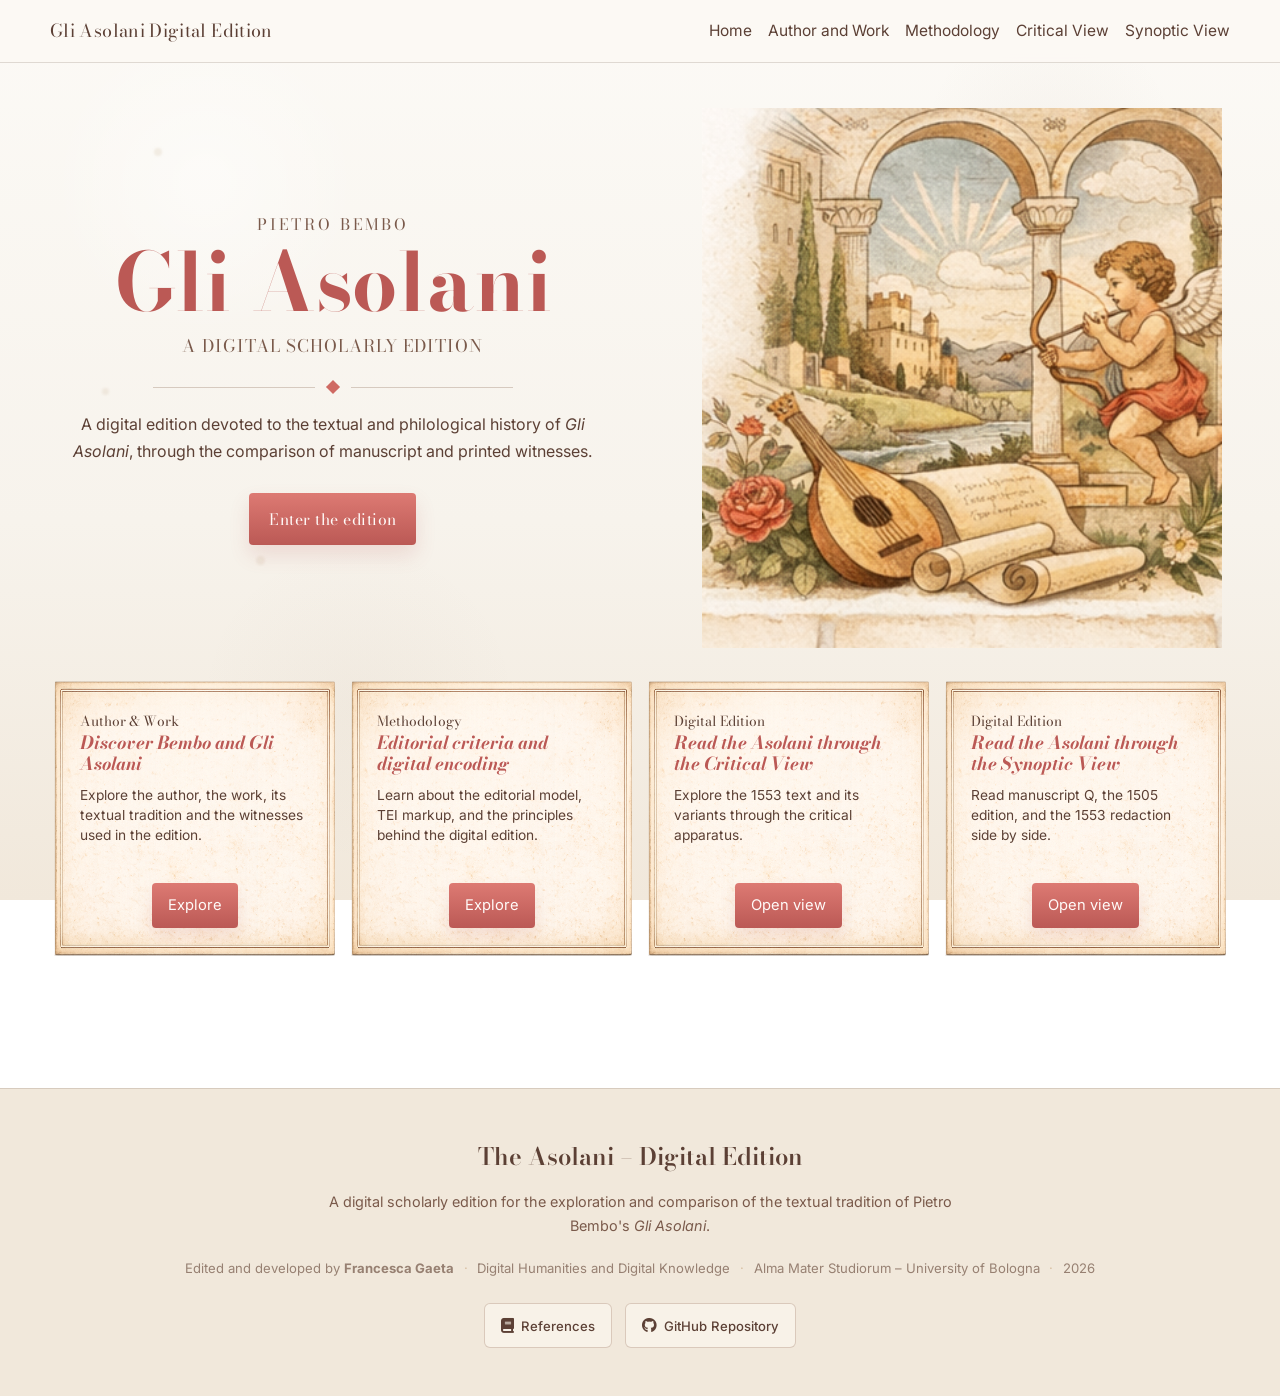
==== commit 4cf209ae: "lgli asolani" ====
--- a/index.html
+++ b/index.html
@@ -15,7 +15,7 @@
 
 <header>
   <div class="navbar">
-    <a class="site-title" href="index.html">The Asolani – Digital Edition</a>
+    <a class="site-title" href="index.html">Gli Asolani Digital Edition</a>
 
     <nav>
       <ul>
--- a/style.css
+++ b/style.css
@@ -3547,4 +3547,234 @@
     max-width: 520px;
     margin: 0 auto;
   }
+}
+
+
+/* =========================================================
+   REFERENCES PAGE
+   ========================================================= */
+
+.references-page {
+  width: 100%;
+  padding: 0 1.5rem 4rem;
+}
+
+.references-subtitle {
+  max-width: 760px;
+  margin: 1.2rem auto 0;
+
+  font-size: 1rem;
+  line-height: 1.65;
+
+  color: var(--ink-soft);
+}
+
+.references-section {
+  max-width: 1050px;
+  margin: 0 auto 4rem;
+}
+
+.references-heading {
+  margin-bottom: 1.8rem;
+  text-align: center;
+}
+
+.references-heading .editorial-section-title {
+  margin-bottom: 0.8rem;
+}
+
+.references-intro {
+  max-width: 700px;
+  margin: 0 auto;
+
+  font-size: 0.92rem;
+  line-height: 1.6;
+
+  color: var(--ink-soft);
+}
+
+
+/* reference list */
+
+.references-list {
+  display: flex;
+  flex-direction: column;
+  gap: 1rem;
+}
+
+
+/* individual entry */
+
+.reference-entry {
+  display: grid;
+  grid-template-columns: 52px minmax(0, 1fr);
+  gap: 1.1rem;
+
+  padding: 1.3rem 1.4rem;
+
+  background: rgba(255, 252, 247, 0.80);
+
+  border: 1px solid rgba(130, 98, 72, 0.14);
+  border-radius: 12px;
+
+  box-shadow: 0 8px 22px rgba(72, 51, 36, 0.05);
+
+  transition:
+    transform 0.2s ease,
+    box-shadow 0.2s ease;
+}
+
+.reference-entry:hover {
+  transform: translateY(-2px);
+
+  box-shadow: 0 10px 25px rgba(72, 51, 36, 0.075);
+}
+
+
+/* icon */
+
+.reference-icon {
+  width: 46px;
+  height: 46px;
+
+  display: flex;
+  align-items: center;
+  justify-content: center;
+
+  border-radius: 50%;
+
+  background:
+    linear-gradient(
+      180deg,
+      var(--paper-light),
+      var(--paper-mid)
+    );
+
+  border: 1px solid rgba(139, 97, 72, 0.18);
+
+  color: var(--accent-brown);
+}
+
+.reference-icon i {
+  font-size: 1.05rem;
+}
+
+
+/* text */
+
+.reference-content {
+  min-width: 0;
+}
+
+.reference-citation {
+  margin: 0;
+
+  font-size: 0.93rem;
+  line-height: 1.6;
+
+  color: var(--ink);
+}
+
+.reference-note {
+  margin: 0.45rem 0 0;
+
+  font-size: 0.83rem;
+  line-height: 1.55;
+
+  color: var(--ink-soft);
+}
+
+
+/* external link */
+
+.reference-link {
+  display: inline-flex;
+  align-items: center;
+  gap: 0.35rem;
+
+  margin-top: 0.65rem;
+
+  padding-bottom: 0.08rem;
+
+  font-size: 0.79rem;
+  font-weight: 500;
+
+  text-decoration: none;
+
+  color: var(--accent-dark);
+
+  border-bottom:
+    1px solid rgba(187, 89, 85, 0.30);
+}
+
+.reference-link:hover {
+  color: var(--accent-brown);
+
+  border-bottom-color:
+    rgba(139, 97, 72, 0.55);
+}
+
+.reference-link i {
+  font-size: 0.7rem;
+}
+
+
+/* temporary bibliography placeholder */
+
+.reference-entry--placeholder {
+  background: rgba(247, 239, 223, 0.45);
+}
+
+
+/* final navigation block */
+
+.references-return {
+  max-width: 820px;
+  margin: 1rem auto 0;
+
+  text-align: center;
+}
+
+.references-return-actions {
+  margin-top: 1.4rem;
+
+  display: flex;
+  align-items: center;
+  justify-content: center;
+
+  gap: 0.8rem;
+  flex-wrap: wrap;
+}
+
+.references-return-actions .button,
+.references-return-actions .button-secondary {
+  margin-top: 0;
+}
+
+
+/* responsive */
+
+@media (max-width: 700px) {
+
+  .references-page {
+    padding-left: 1rem;
+    padding-right: 1rem;
+  }
+
+  .reference-entry {
+    grid-template-columns: 1fr;
+
+    text-align: left;
+  }
+
+  .reference-icon {
+    width: 42px;
+    height: 42px;
+  }
+
+}
+
+
+.viewer-toolbar {
+  display: none;
 }
